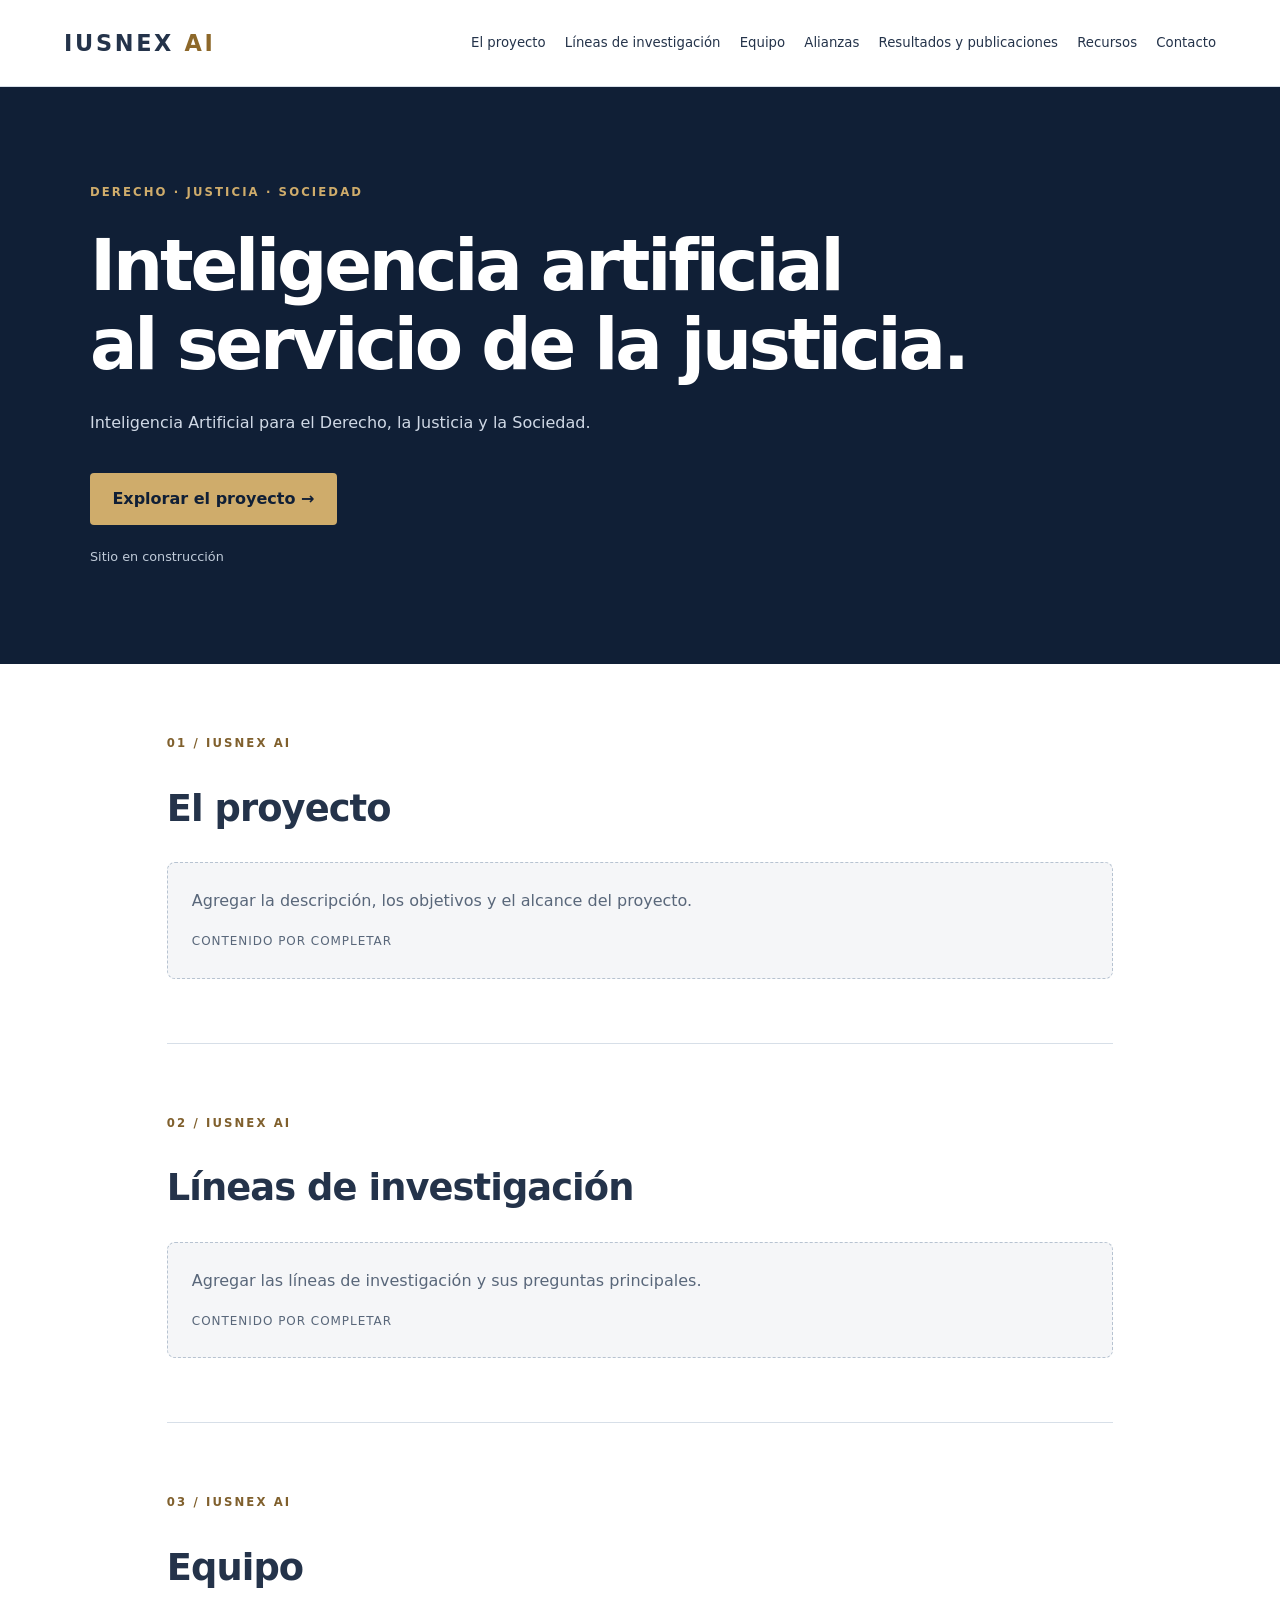
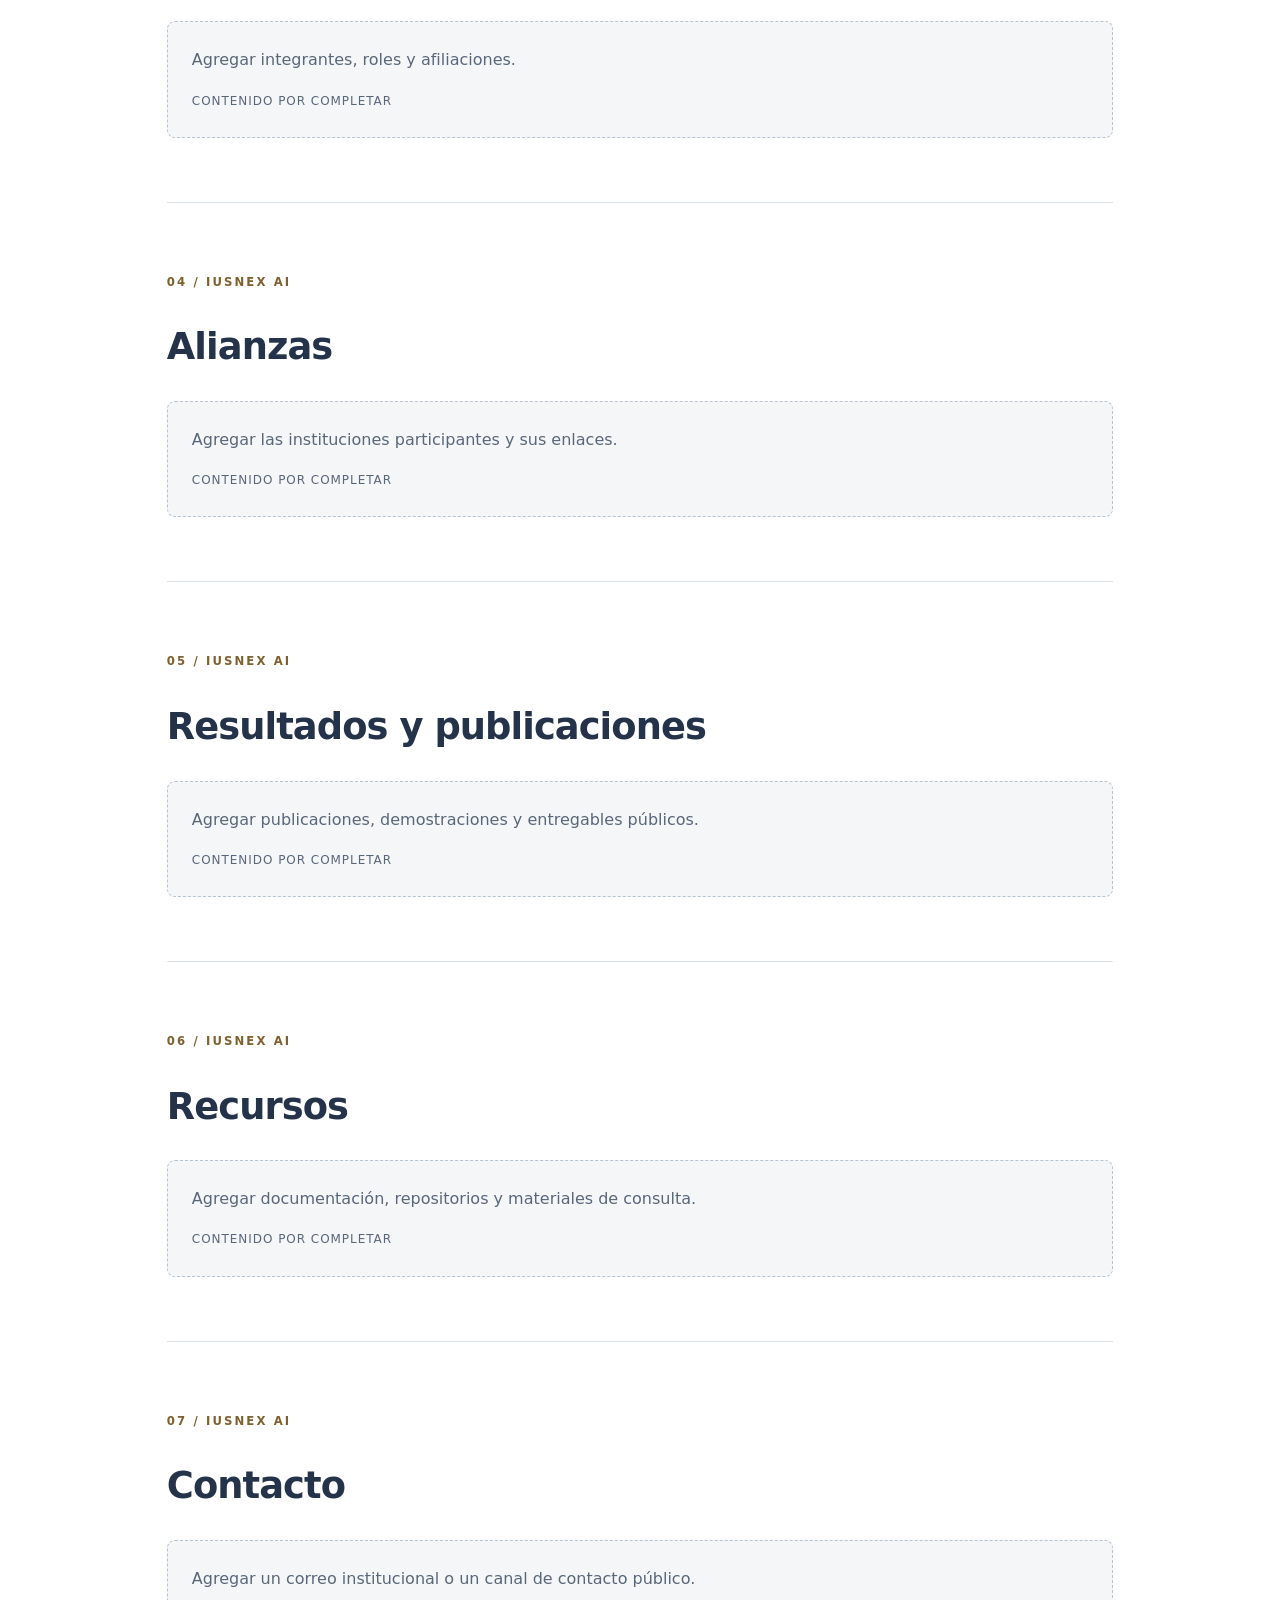
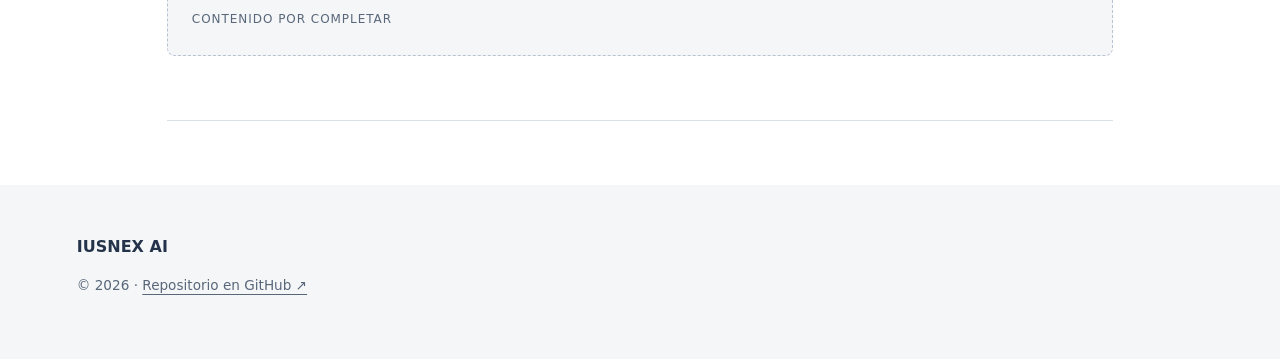
==== docs/index.html @ 6139a9b3 "Publish static website and add data science project scaffold" ====
<!doctype html>
<html lang="es">
<head>
  <meta charset="utf-8">
  <meta name="viewport" content="width=device-width, initial-scale=1">
  <meta name="description" content="IUSNEX AI: Inteligencia Artificial para el Derecho, la Justicia y la Sociedad.">
  <meta name="theme-color" content="#101f36">
  <title>IUSNEX AI | Derecho, Justicia y Sociedad</title>
  <link rel="icon" href="assets/img/favicon.svg" type="image/svg+xml">
  <link rel="stylesheet" href="assets/css/styles.css">
  <script src="assets/js/main.js" defer></script>
</head>
<body>
  <a class="skip" href="#contenido">Saltar al contenido</a>
  <header><a class="brand" href="#inicio">IUSNEX <span>AI</span></a><nav aria-label="Navegación principal"><a href="#proyecto">El proyecto</a><a href="#investigacion">Líneas de investigación</a><a href="#equipo">Equipo</a><a href="#alianzas">Alianzas</a><a href="#resultados">Resultados y publicaciones</a><a href="#recursos">Recursos</a><a href="#contacto">Contacto</a></nav></header>
  <main id="contenido"><section id="inicio" class="hero"><div class="label">DERECHO · JUSTICIA · SOCIEDAD</div><h1>Inteligencia artificial<br>al servicio de la justicia.</h1><p>Inteligencia Artificial para el Derecho, la Justicia y la Sociedad.</p><a class="button" href="#proyecto">Explorar el proyecto →</a><div class="status">Sitio en construcción</div></section>
  <div class="container"><section id="proyecto" class="section"><span class="label">01 / IUSNEX AI</span><h2>El proyecto</h2><div class="placeholder"><p>Agregar la descripción, los objetivos y el alcance del proyecto.</p><span>Contenido por completar</span></div></section><section id="investigacion" class="section"><span class="label">02 / IUSNEX AI</span><h2>Líneas de investigación</h2><div class="placeholder"><p>Agregar las líneas de investigación y sus preguntas principales.</p><span>Contenido por completar</span></div></section><section id="equipo" class="section"><span class="label">03 / IUSNEX AI</span><h2>Equipo</h2><div class="placeholder"><p>Agregar integrantes, roles y afiliaciones.</p><span>Contenido por completar</span></div></section><section id="alianzas" class="section"><span class="label">04 / IUSNEX AI</span><h2>Alianzas</h2><div class="placeholder"><p>Agregar las instituciones participantes y sus enlaces.</p><span>Contenido por completar</span></div></section><section id="resultados" class="section"><span class="label">05 / IUSNEX AI</span><h2>Resultados y publicaciones</h2><div class="placeholder"><p>Agregar publicaciones, demostraciones y entregables públicos.</p><span>Contenido por completar</span></div></section><section id="recursos" class="section"><span class="label">06 / IUSNEX AI</span><h2>Recursos</h2><div class="placeholder"><p>Agregar documentación, repositorios y materiales de consulta.</p><span>Contenido por completar</span></div></section><section id="contacto" class="section"><span class="label">07 / IUSNEX AI</span><h2>Contacto</h2><div class="placeholder"><p>Agregar un correo institucional o un canal de contacto público.</p><span>Contenido por completar</span></div></section></div></main>
  <footer><strong>IUSNEX AI</strong><p>© <span id="year">2026</span> · <a href="https://github.com/puj-nlp/iusnex-ai">Repositorio en GitHub ↗</a></p></footer>
</body>
</html>
---- docs/assets/css/styles.css ----
/* Ajusta estas variables para personalizar la identidad visual. */
:root{--navy:#101f36;--gold:#cfac6b;--paper:#f5f6f8;--ink:#24334a;--muted:#59677a;--line:#d7dfe8}
*{box-sizing:border-box}html{scroll-behavior:smooth;scroll-padding-top:2rem}body{margin:0;font:16px/1.7 system-ui,sans-serif;color:var(--ink);background:white}a{color:inherit;text-underline-offset:4px}a:focus-visible{outline:3px solid var(--gold);outline-offset:5px}.skip{position:absolute;left:1rem;top:-6rem;padding:.5rem;background:white;z-index:5}.skip:focus{top:1rem}header{display:flex;align-items:center;justify-content:space-between;gap:2rem;padding:1.5rem 5%;border-bottom:1px solid var(--line)}.brand{font-size:1.4rem;letter-spacing:.12em;font-weight:800;text-decoration:none;white-space:nowrap}.brand span{color:#8d682a}nav{display:flex;gap:1.2rem;flex-wrap:wrap;font-size:.83rem}nav a{text-decoration:none}nav a:hover{text-decoration:underline}.hero{padding:6rem max(6%,calc((100% - 1100px)/2));background:var(--navy);color:white}.label{font-size:.73rem;letter-spacing:.18em;font-weight:700;color:#80602d}.hero .label{color:var(--gold)}h1{font-size:clamp(2.4rem,5.5vw,4.7rem);line-height:1.12;letter-spacing:-.045em;max-width:950px;margin:1.5rem 0}h2{font-size:clamp(1.6rem,3vw,2.3rem);line-height:1.25;letter-spacing:-.025em}.hero p{color:#d0d9e6;max-width:620px}.button{display:inline-block;margin:1.3rem 0;padding:.8rem 1.4rem;background:var(--gold);color:var(--navy);font-weight:700;text-decoration:none;border-radius:4px}.status{font-size:.8rem;color:#c0cbd9}.container{max-width:1100px;margin:auto;padding:0 6%}.section{padding:4rem 0;border-bottom:1px solid var(--line)}.placeholder{background:var(--paper);border:1px dashed #b7c3d1;border-radius:8px;padding:1.5rem;color:var(--muted)}.placeholder p{margin:0 0 .75rem}.placeholder span{font-size:.75rem;text-transform:uppercase;letter-spacing:.08em}footer{padding:3rem 6%;background:var(--paper);margin-top:4rem}footer p{font-size:.85rem;color:var(--muted)}@media(max-width:800px){header{align-items:flex-start;flex-direction:column;gap:1rem}nav{gap:.6rem 1rem}.hero{padding:4rem 6%}.section{padding:3rem 0}}@media(prefers-reduced-motion:reduce){html{scroll-behavior:auto}}
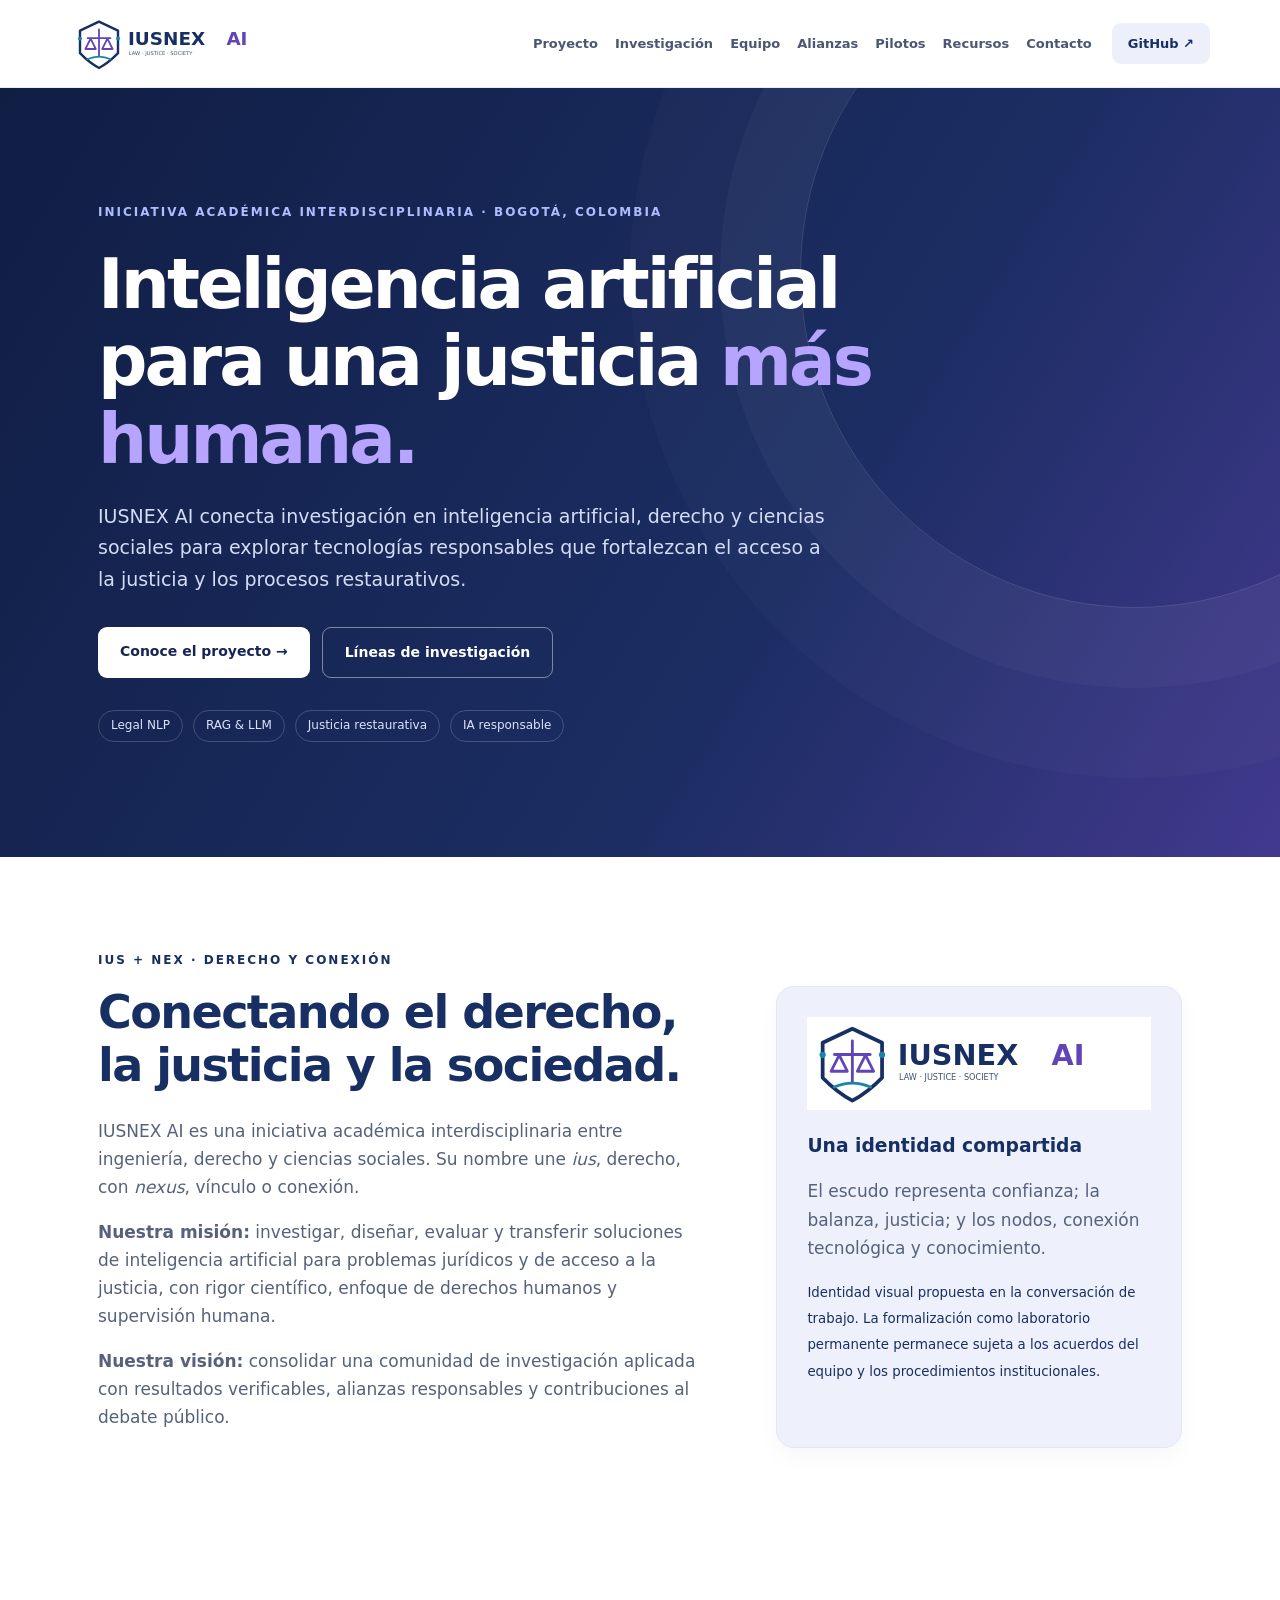
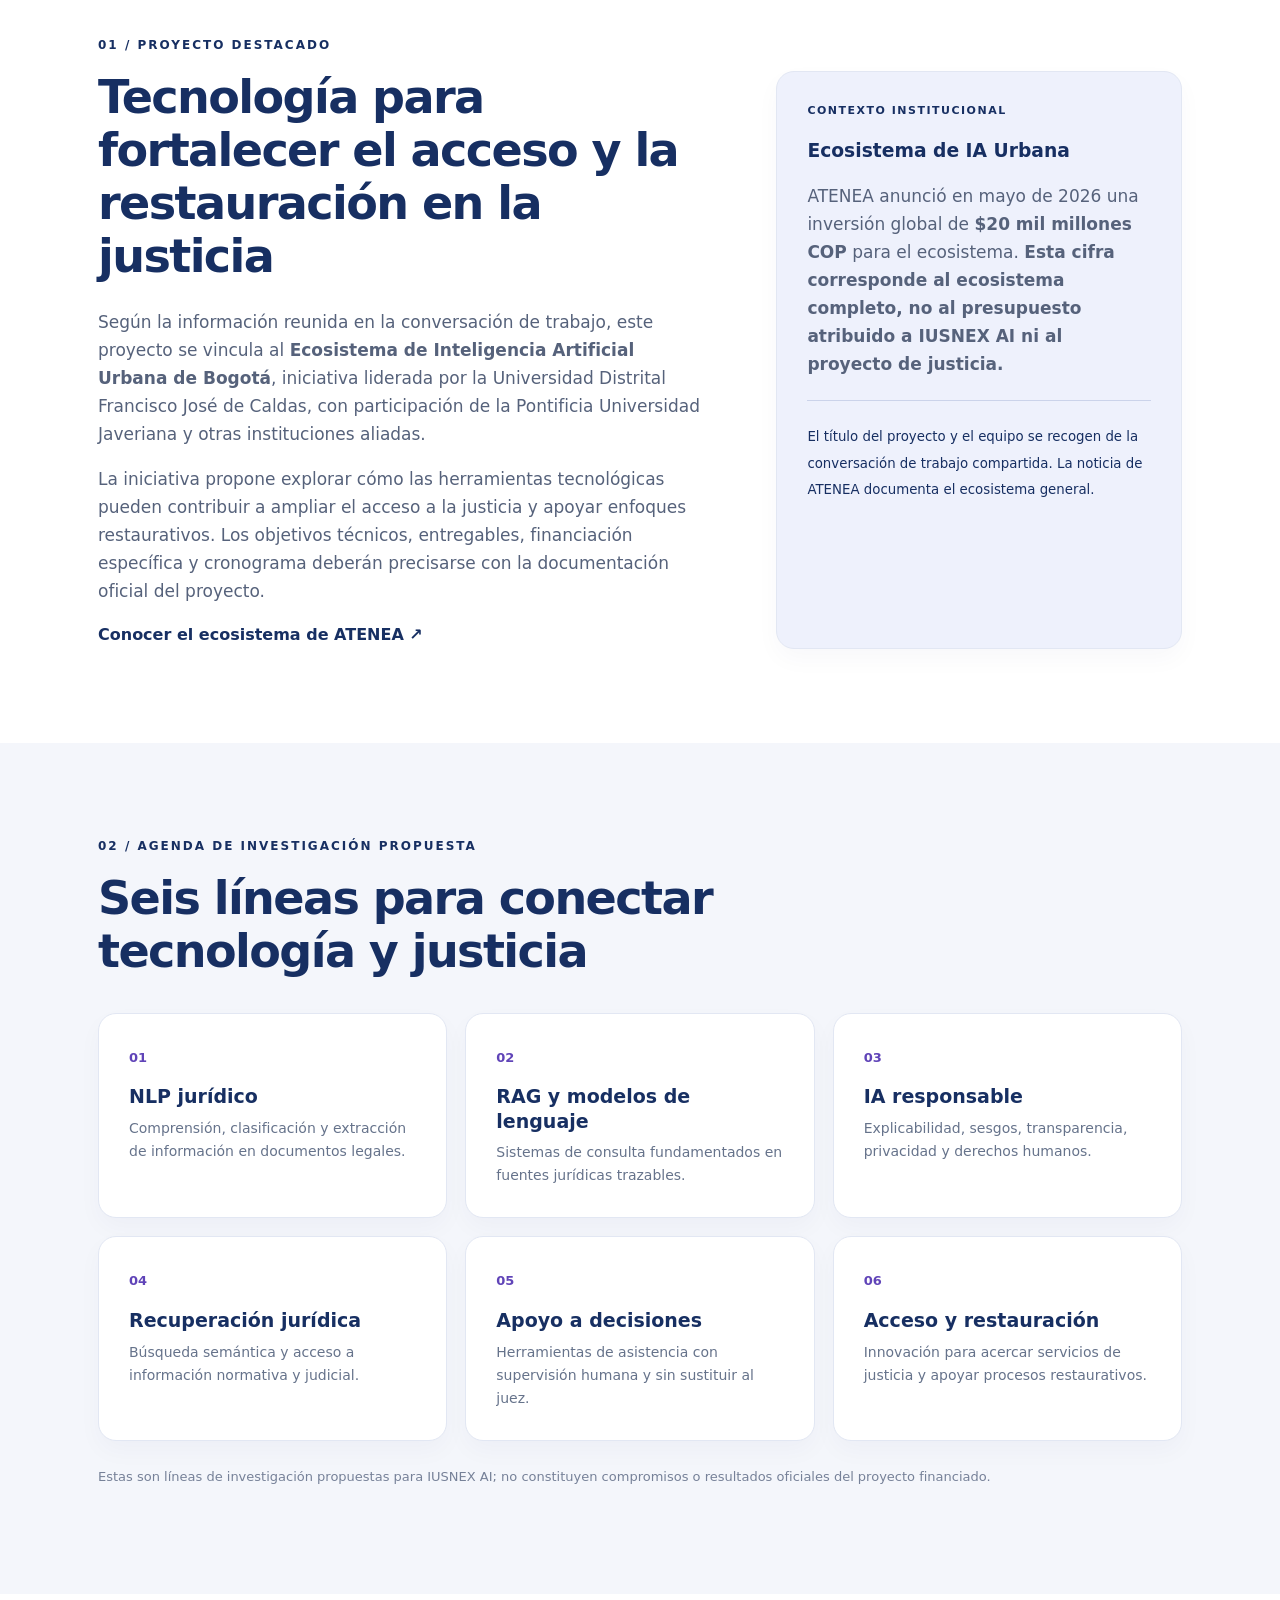
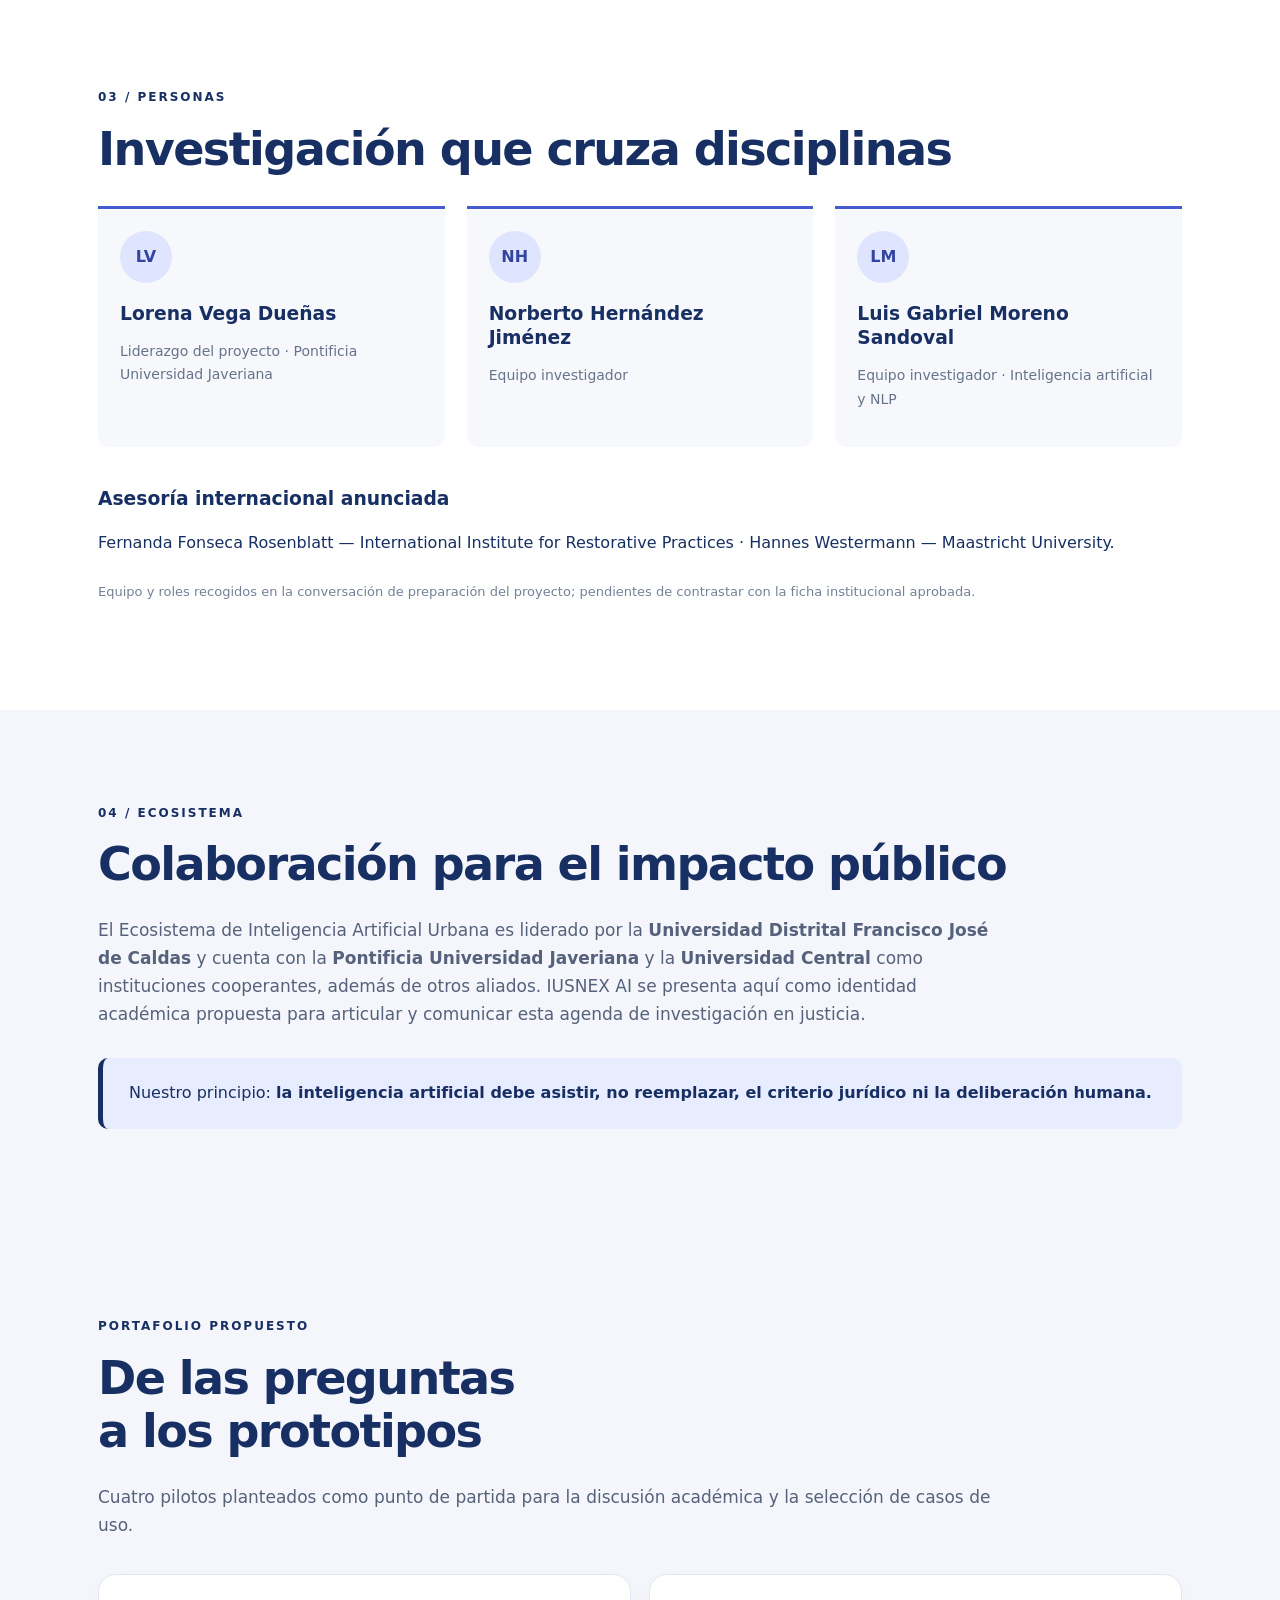
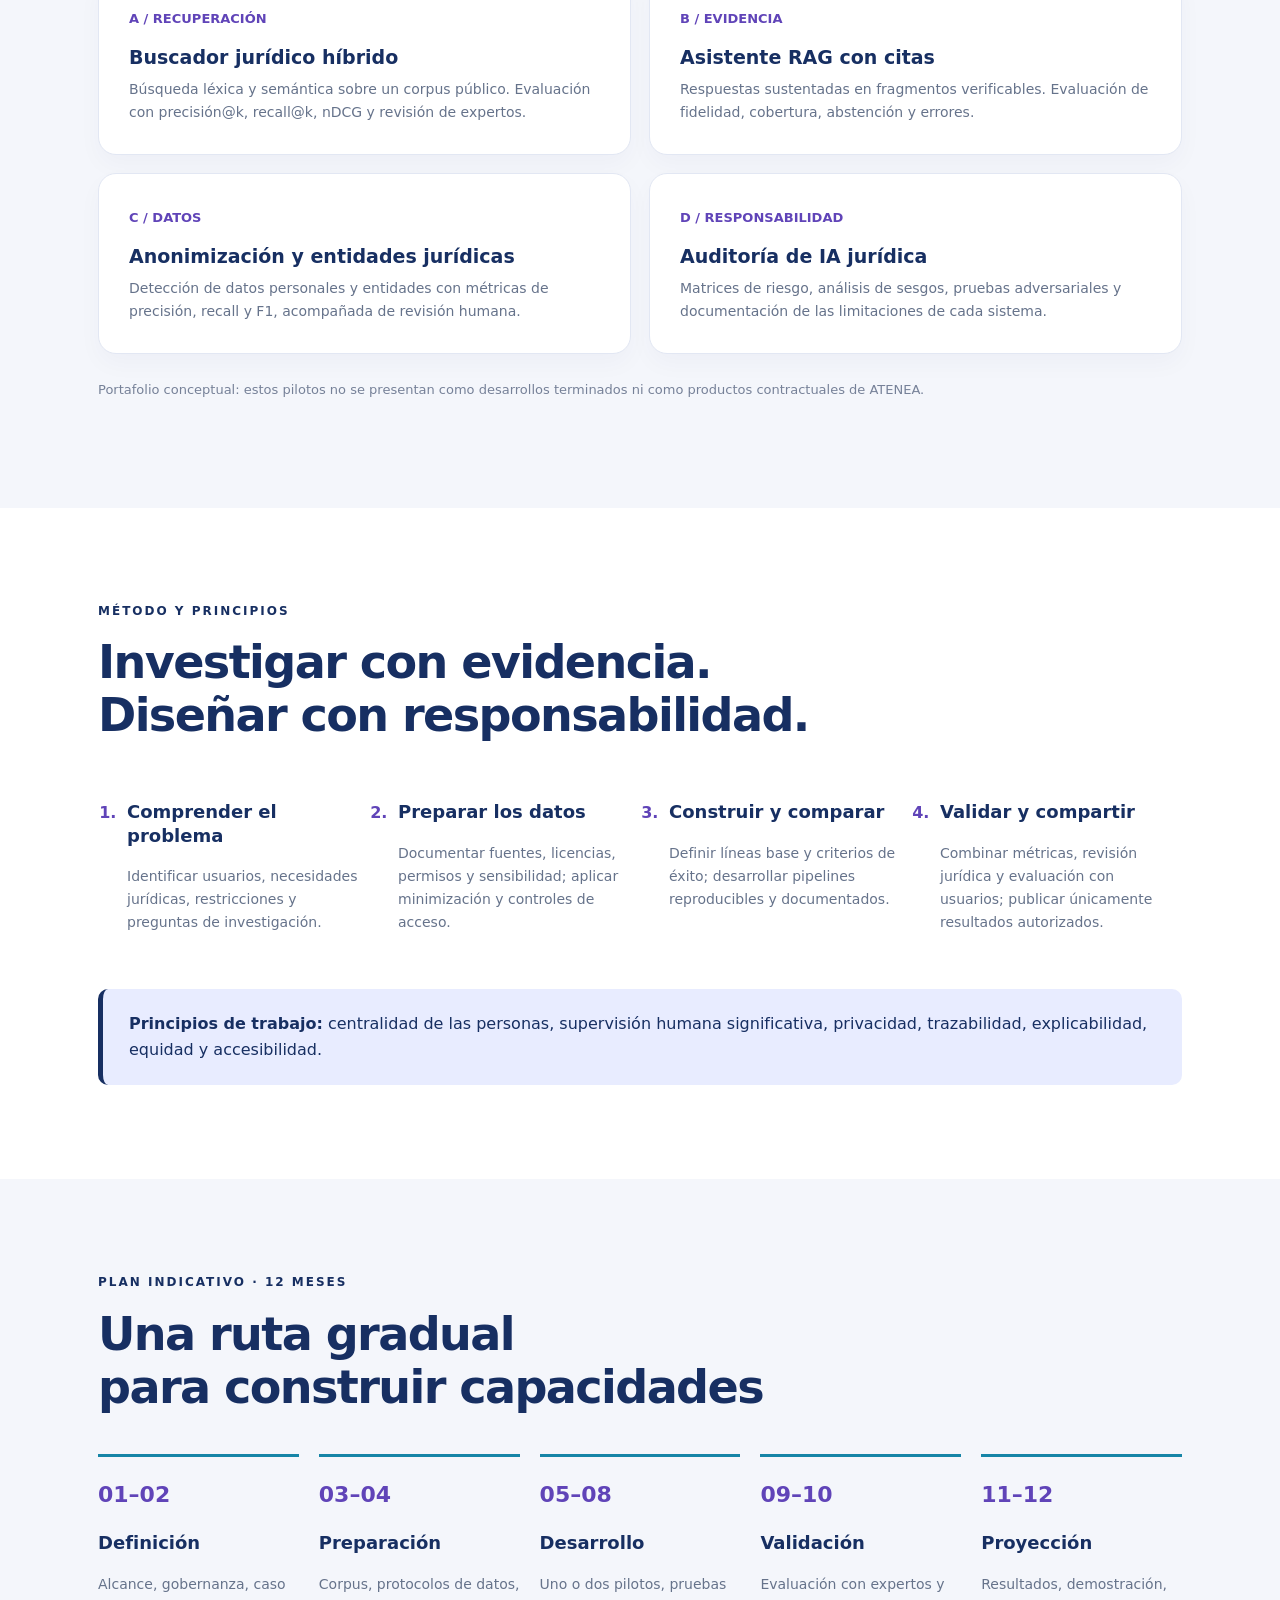
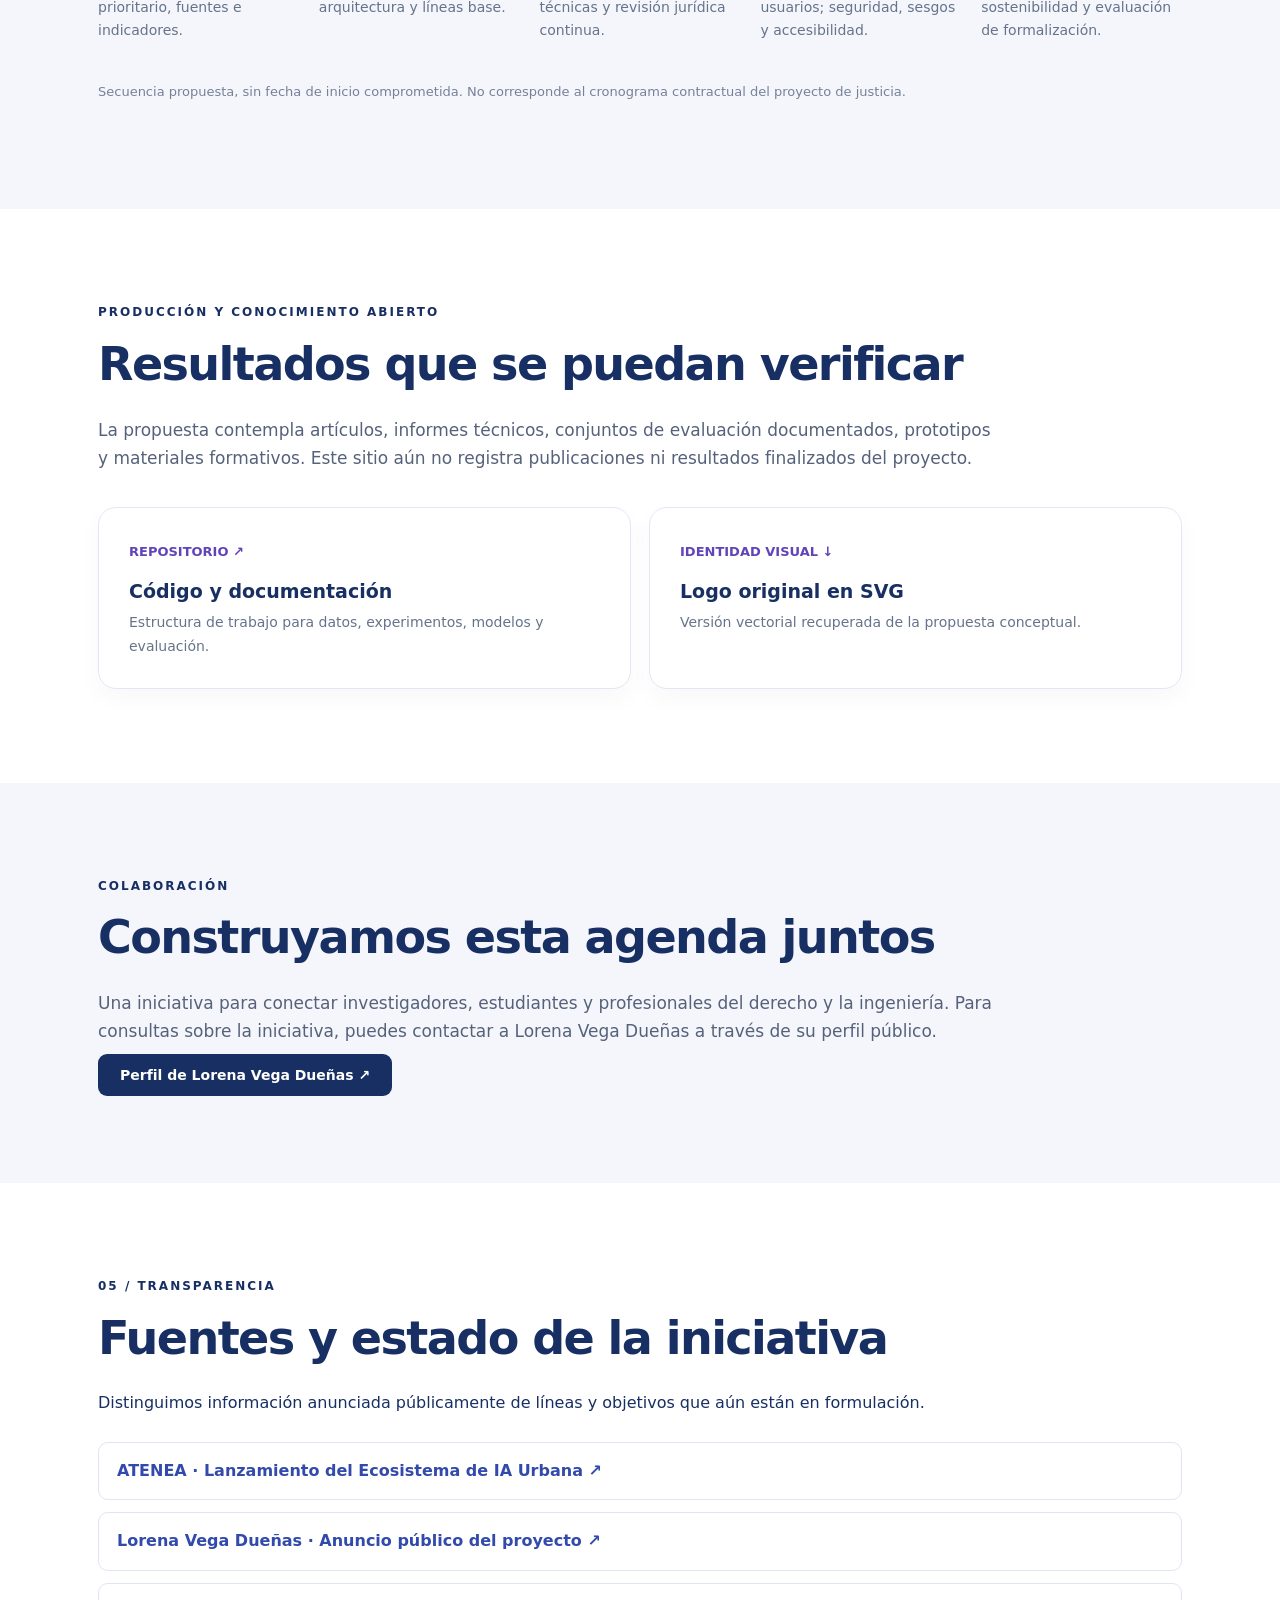
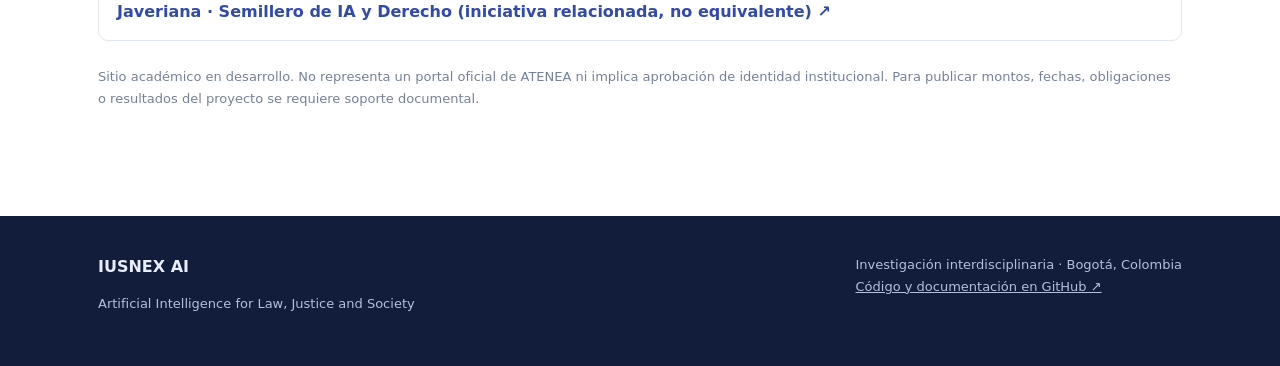
==== commit ee817518: "Update website with original IUSNEX identity and project proposal" ====
--- a/docs/index.html
+++ b/docs/index.html
@@ -1,20 +1,14 @@
-<!doctype html>
-<html lang="es">
-<head>
-  <meta charset="utf-8">
-  <meta name="viewport" content="width=device-width, initial-scale=1">
-  <meta name="description" content="IUSNEX AI: Inteligencia Artificial para el Derecho, la Justicia y la Sociedad.">
-  <meta name="theme-color" content="#101f36">
-  <title>IUSNEX AI | Derecho, Justicia y Sociedad</title>
-  <link rel="icon" href="assets/img/favicon.svg" type="image/svg+xml">
-  <link rel="stylesheet" href="assets/css/styles.css">
-  <script src="assets/js/main.js" defer></script>
-</head>
-<body>
-  <a class="skip" href="#contenido">Saltar al contenido</a>
-  <header><a class="brand" href="#inicio">IUSNEX <span>AI</span></a><nav aria-label="Navegación principal"><a href="#proyecto">El proyecto</a><a href="#investigacion">Líneas de investigación</a><a href="#equipo">Equipo</a><a href="#alianzas">Alianzas</a><a href="#resultados">Resultados y publicaciones</a><a href="#recursos">Recursos</a><a href="#contacto">Contacto</a></nav></header>
-  <main id="contenido"><section id="inicio" class="hero"><div class="label">DERECHO · JUSTICIA · SOCIEDAD</div><h1>Inteligencia artificial<br>al servicio de la justicia.</h1><p>Inteligencia Artificial para el Derecho, la Justicia y la Sociedad.</p><a class="button" href="#proyecto">Explorar el proyecto →</a><div class="status">Sitio en construcción</div></section>
-  <div class="container"><section id="proyecto" class="section"><span class="label">01 / IUSNEX AI</span><h2>El proyecto</h2><div class="placeholder"><p>Agregar la descripción, los objetivos y el alcance del proyecto.</p><span>Contenido por completar</span></div></section><section id="investigacion" class="section"><span class="label">02 / IUSNEX AI</span><h2>Líneas de investigación</h2><div class="placeholder"><p>Agregar las líneas de investigación y sus preguntas principales.</p><span>Contenido por completar</span></div></section><section id="equipo" class="section"><span class="label">03 / IUSNEX AI</span><h2>Equipo</h2><div class="placeholder"><p>Agregar integrantes, roles y afiliaciones.</p><span>Contenido por completar</span></div></section><section id="alianzas" class="section"><span class="label">04 / IUSNEX AI</span><h2>Alianzas</h2><div class="placeholder"><p>Agregar las instituciones participantes y sus enlaces.</p><span>Contenido por completar</span></div></section><section id="resultados" class="section"><span class="label">05 / IUSNEX AI</span><h2>Resultados y publicaciones</h2><div class="placeholder"><p>Agregar publicaciones, demostraciones y entregables públicos.</p><span>Contenido por completar</span></div></section><section id="recursos" class="section"><span class="label">06 / IUSNEX AI</span><h2>Recursos</h2><div class="placeholder"><p>Agregar documentación, repositorios y materiales de consulta.</p><span>Contenido por completar</span></div></section><section id="contacto" class="section"><span class="label">07 / IUSNEX AI</span><h2>Contacto</h2><div class="placeholder"><p>Agregar un correo institucional o un canal de contacto público.</p><span>Contenido por completar</span></div></section></div></main>
-  <footer><strong>IUSNEX AI</strong><p>© <span id="year">2026</span> · <a href="https://github.com/puj-nlp/iusnex-ai">Repositorio en GitHub ↗</a></p></footer>
-</body>
-</html>
+<!doctype html><html lang="es"><head><meta charset="utf-8"><meta name="viewport" content="width=device-width,initial-scale=1"><meta name="description" content="IUSNEX AI: investigación interdisciplinaria en inteligencia artificial, derecho, justicia y sociedad. Proyecto Tecnología para fortalecer el acceso y la restauración en la justicia."><title>IUSNEX AI | Inteligencia Artificial, Derecho y Justicia</title><meta name="theme-color" content="#172F62"><link rel="icon" type="image/svg+xml" href="assets/img/favicon.svg"><script src="assets/js/main.js" defer></script><link rel="stylesheet" href="assets/css/styles.css"></head><body><a class="skip" href="#contenido">Saltar al contenido</a>
+<header class="nav"><a class="brand" href="#inicio"><img src="assets/img/iusnex-ai-logo.svg" alt="IUSNEX AI · Law, Justice, Society" width="220" height="60"></a><nav><a href="#proyecto">Proyecto</a><a href="#lineas">Investigación</a><a href="#equipo">Equipo</a><a href="#alianzas">Alianzas</a><a href="#pilotos">Pilotos</a><a href="#recursos">Recursos</a><a href="#contacto">Contacto</a></nav><a class="navcta" href="https://github.com/puj-nlp/iusnex-ai">GitHub ↗</a></header>
+<main id="contenido"><section class="hero" id="inicio"><div class="orb"></div><div class="wrap hero-inner"><div class="eyebrow">INICIATIVA ACADÉMICA INTERDISCIPLINARIA · BOGOTÁ, COLOMBIA</div><h1>Inteligencia artificial<br>para una justicia <span>más humana.</span></h1><p class="lead">IUSNEX AI conecta investigación en inteligencia artificial, derecho y ciencias sociales para explorar tecnologías responsables que fortalezcan el acceso a la justicia y los procesos restaurativos.</p><div class="actions"><a class="btn primary" href="#proyecto">Conoce el proyecto →</a><a class="btn secondary" href="#lineas">Líneas de investigación</a></div><div class="chips"><span>Legal NLP</span><span>RAG & LLM</span><span>Justicia restaurativa</span><span>IA responsable</span></div></div></section>
+<section class="section" id="identidad"><div class="wrap"><div class="kicker">IUS + NEX · DERECHO Y CONEXIÓN</div><div class="split"><div><h2>Conectando el derecho,<br>la justicia y la sociedad.</h2><p>IUSNEX AI es una iniciativa académica interdisciplinaria entre ingeniería, derecho y ciencias sociales. Su nombre une <em>ius</em>, derecho, con <em>nexus</em>, vínculo o conexión.</p><p><strong>Nuestra misión:</strong> investigar, diseñar, evaluar y transferir soluciones de inteligencia artificial para problemas jurídicos y de acceso a la justicia, con rigor científico, enfoque de derechos humanos y supervisión humana.</p><p><strong>Nuestra visión:</strong> consolidar una comunidad de investigación aplicada con resultados verificables, alianzas responsables y contribuciones al debate público.</p></div><aside class="card accent identity"><img src="assets/img/iusnex-ai-logo.svg" alt="Logo original de IUSNEX AI: escudo, balanza y nodos de conexión" width="1100" height="300"><h3>Una identidad compartida</h3><p>El escudo representa confianza; la balanza, justicia; y los nodos, conexión tecnológica y conocimiento.</p><small>Identidad visual propuesta en la conversación de trabajo. La formalización como laboratorio permanente permanece sujeta a los acuerdos del equipo y los procedimientos institucionales.</small></aside></div></div></section>
+<section class="section" id="proyecto"><div class="wrap"><div class="kicker">01 / PROYECTO DESTACADO</div><div class="split"><div><h2>Tecnología para fortalecer el acceso y la restauración en la justicia</h2><p>Según la información reunida en la conversación de trabajo, este proyecto se vincula al <strong>Ecosistema de Inteligencia Artificial Urbana de Bogotá</strong>, iniciativa liderada por la Universidad Distrital Francisco José de Caldas, con participación de la Pontificia Universidad Javeriana y otras instituciones aliadas.</p><p>La iniciativa propone explorar cómo las herramientas tecnológicas pueden contribuir a ampliar el acceso a la justicia y apoyar enfoques restaurativos. Los objetivos técnicos, entregables, financiación específica y cronograma deberán precisarse con la documentación oficial del proyecto.</p><a class="textlink" href="https://agenciaatenea.gov.co/noticias/bogota-lanza-su-ecosistema-de-inteligencia-artificial-urbana-con-una-inversion-de-20-mil-millones">Conocer el ecosistema de ATENEA ↗</a></div><aside class="card accent"><div class="badge">CONTEXTO INSTITUCIONAL</div><h3>Ecosistema de IA Urbana</h3><p>ATENEA anunció en mayo de 2026 una inversión global de <strong>$20 mil millones COP</strong> para el ecosistema. <strong>Esta cifra corresponde al ecosistema completo, no al presupuesto atribuido a IUSNEX AI ni al proyecto de justicia.</strong></p><div class="rule"></div><small>El título del proyecto y el equipo se recogen de la conversación de trabajo compartida. La noticia de ATENEA documenta el ecosistema general.</small></aside></div></div></section>
+<section class="section muted" id="lineas"><div class="wrap"><div class="kicker">02 / AGENDA DE INVESTIGACIÓN PROPUESTA</div><h2>Seis líneas para conectar<br>tecnología y justicia</h2><div class="grid"><article class="card"><b>01</b><h3>NLP jurídico</h3><p>Comprensión, clasificación y extracción de información en documentos legales.</p></article><article class="card"><b>02</b><h3>RAG y modelos de lenguaje</h3><p>Sistemas de consulta fundamentados en fuentes jurídicas trazables.</p></article><article class="card"><b>03</b><h3>IA responsable</h3><p>Explicabilidad, sesgos, transparencia, privacidad y derechos humanos.</p></article><article class="card"><b>04</b><h3>Recuperación jurídica</h3><p>Búsqueda semántica y acceso a información normativa y judicial.</p></article><article class="card"><b>05</b><h3>Apoyo a decisiones</h3><p>Herramientas de asistencia con supervisión humana y sin sustituir al juez.</p></article><article class="card"><b>06</b><h3>Acceso y restauración</h3><p>Innovación para acercar servicios de justicia y apoyar procesos restaurativos.</p></article></div><p class="note">Estas son líneas de investigación propuestas para IUSNEX AI; no constituyen compromisos o resultados oficiales del proyecto financiado.</p></div></section>
+<section class="section" id="equipo"><div class="wrap"><div class="kicker">03 / PERSONAS</div><h2>Investigación que cruza disciplinas</h2><div class="people"><div class="person"><div class="avatar">LV</div><h3>Lorena Vega Dueñas</h3><p>Liderazgo del proyecto · Pontificia Universidad Javeriana</p></div><div class="person"><div class="avatar">NH</div><h3>Norberto Hernández Jiménez</h3><p>Equipo investigador</p></div><div class="person"><div class="avatar">LM</div><h3>Luis Gabriel Moreno Sandoval</h3><p>Equipo investigador · Inteligencia artificial y NLP</p></div></div><h3 class="subhead">Asesoría internacional anunciada</h3><p>Fernanda Fonseca Rosenblatt — International Institute for Restorative Practices · Hannes Westermann — Maastricht University.</p><p class="note">Equipo y roles recogidos en la conversación de preparación del proyecto; pendientes de contrastar con la ficha institucional aprobada.</p></div></section>
+<section class="section muted" id="alianzas"><div class="wrap"><div class="kicker">04 / ECOSISTEMA</div><h2>Colaboración para el impacto público</h2><p class="wide">El Ecosistema de Inteligencia Artificial Urbana es liderado por la <strong>Universidad Distrital Francisco José de Caldas</strong> y cuenta con la <strong>Pontificia Universidad Javeriana</strong> y la <strong>Universidad Central</strong> como instituciones cooperantes, además de otros aliados. IUSNEX AI se presenta aquí como identidad académica propuesta para articular y comunicar esta agenda de investigación en justicia.</p><div class="callout">Nuestro principio: <strong>la inteligencia artificial debe asistir, no reemplazar, el criterio jurídico ni la deliberación humana.</strong></div></div></section>
+<section class="section muted" id="pilotos"><div class="wrap"><div class="kicker">PORTAFOLIO PROPUESTO</div><h2>De las preguntas<br>a los prototipos</h2><p class="wide">Cuatro pilotos planteados como punto de partida para la discusión académica y la selección de casos de uso.</p><div class="grid pilots"><article class="card"><b>A / RECUPERACIÓN</b><h3>Buscador jurídico híbrido</h3><p>Búsqueda léxica y semántica sobre un corpus público. Evaluación con precisión@k, recall@k, nDCG y revisión de expertos.</p></article><article class="card"><b>B / EVIDENCIA</b><h3>Asistente RAG con citas</h3><p>Respuestas sustentadas en fragmentos verificables. Evaluación de fidelidad, cobertura, abstención y errores.</p></article><article class="card"><b>C / DATOS</b><h3>Anonimización y entidades jurídicas</h3><p>Detección de datos personales y entidades con métricas de precisión, recall y F1, acompañada de revisión humana.</p></article><article class="card"><b>D / RESPONSABILIDAD</b><h3>Auditoría de IA jurídica</h3><p>Matrices de riesgo, análisis de sesgos, pruebas adversariales y documentación de las limitaciones de cada sistema.</p></article></div><p class="note">Portafolio conceptual: estos pilotos no se presentan como desarrollos terminados ni como productos contractuales de ATENEA.</p></div></section>
+<section class="section" id="metodologia"><div class="wrap"><div class="kicker">MÉTODO Y PRINCIPIOS</div><h2>Investigar con evidencia.<br>Diseñar con responsabilidad.</h2><ol class="process"><li><h3>Comprender el problema</h3><p>Identificar usuarios, necesidades jurídicas, restricciones y preguntas de investigación.</p></li><li><h3>Preparar los datos</h3><p>Documentar fuentes, licencias, permisos y sensibilidad; aplicar minimización y controles de acceso.</p></li><li><h3>Construir y comparar</h3><p>Definir líneas base y criterios de éxito; desarrollar pipelines reproducibles y documentados.</p></li><li><h3>Validar y compartir</h3><p>Combinar métricas, revisión jurídica y evaluación con usuarios; publicar únicamente resultados autorizados.</p></li></ol><div class="callout"><strong>Principios de trabajo:</strong> centralidad de las personas, supervisión humana significativa, privacidad, trazabilidad, explicabilidad, equidad y accesibilidad.</div></div></section>
+<section class="section muted" id="hoja-de-ruta"><div class="wrap"><div class="kicker">PLAN INDICATIVO · 12 MESES</div><h2>Una ruta gradual<br>para construir capacidades</h2><div class="timeline"><article><b>01–02</b><h3>Definición</h3><p>Alcance, gobernanza, caso prioritario, fuentes e indicadores.</p></article><article><b>03–04</b><h3>Preparación</h3><p>Corpus, protocolos de datos, arquitectura y líneas base.</p></article><article><b>05–08</b><h3>Desarrollo</h3><p>Uno o dos pilotos, pruebas técnicas y revisión jurídica continua.</p></article><article><b>09–10</b><h3>Validación</h3><p>Evaluación con expertos y usuarios; seguridad, sesgos y accesibilidad.</p></article><article><b>11–12</b><h3>Proyección</h3><p>Resultados, demostración, sostenibilidad y evaluación de formalización.</p></article></div><p class="note">Secuencia propuesta, sin fecha de inicio comprometida. No corresponde al cronograma contractual del proyecto de justicia.</p></div></section>
+<section class="section" id="resultados"><div class="wrap"><div class="kicker">PRODUCCIÓN Y CONOCIMIENTO ABIERTO</div><h2>Resultados que se puedan verificar</h2><p class="wide">La propuesta contempla artículos, informes técnicos, conjuntos de evaluación documentados, prototipos y materiales formativos. Este sitio aún no registra publicaciones ni resultados finalizados del proyecto.</p><div class="grid pilots" id="recursos"><a class="card resource" href="https://github.com/puj-nlp/iusnex-ai"><b>REPOSITORIO ↗</b><h3>Código y documentación</h3><p>Estructura de trabajo para datos, experimentos, modelos y evaluación.</p></a><a class="card resource" href="assets/img/iusnex-ai-logo.svg" download="IUSNEX_AI_logo.svg"><b>IDENTIDAD VISUAL ↓</b><h3>Logo original en SVG</h3><p>Versión vectorial recuperada de la propuesta conceptual.</p></a></div></div></section>
+<section class="section muted" id="contacto"><div class="wrap"><div class="kicker">COLABORACIÓN</div><h2>Construyamos esta agenda juntos</h2><p class="wide">Una iniciativa para conectar investigadores, estudiantes y profesionales del derecho y la ingeniería. Para consultas sobre la iniciativa, puedes contactar a Lorena Vega Dueñas a través de su perfil público.</p><a class="btn primary contact" href="https://co.linkedin.com/in/lorenavegad">Perfil de Lorena Vega Dueñas ↗</a></div></section><section class="section" id="fuentes"><div class="wrap"><div class="kicker">05 / TRANSPARENCIA</div><h2>Fuentes y estado de la iniciativa</h2><p>Distinguimos información anunciada públicamente de líneas y objetivos que aún están en formulación.</p><div class="sources"><a href="https://agenciaatenea.gov.co/noticias/bogota-lanza-su-ecosistema-de-inteligencia-artificial-urbana-con-una-inversion-de-20-mil-millones">ATENEA · Lanzamiento del Ecosistema de IA Urbana ↗</a><a href="https://co.linkedin.com/in/lorenavegad">Lorena Vega Dueñas · Anuncio público del proyecto ↗</a><a href="https://perfilesycapacidades.javeriana.edu.co/es/organisations/semillero-de-inteligencia-artificial-ia-y-derecho/">Javeriana · Semillero de IA y Derecho (iniciativa relacionada, no equivalente) ↗</a></div><p class="note">Sitio académico en desarrollo. No representa un portal oficial de ATENEA ni implica aprobación de identidad institucional. Para publicar montos, fechas, obligaciones o resultados del proyecto se requiere soporte documental.</p></div></section></main>
+<footer><div class="wrap foot"><div><strong>IUSNEX AI</strong><p>Artificial Intelligence for Law, Justice and Society</p></div><div>Investigación interdisciplinaria · Bogotá, Colombia<br><a href="https://github.com/puj-nlp/iusnex-ai">Código y documentación en GitHub ↗</a></div></div></footer></body></html>
--- a/docs/assets/css/styles.css
+++ b/docs/assets/css/styles.css
@@ -1,3 +1,3 @@
-/* Ajusta estas variables para personalizar la identidad visual. */
-:root{--navy:#101f36;--gold:#cfac6b;--paper:#f5f6f8;--ink:#24334a;--muted:#59677a;--line:#d7dfe8}
-*{box-sizing:border-box}html{scroll-behavior:smooth;scroll-padding-top:2rem}body{margin:0;font:16px/1.7 system-ui,sans-serif;color:var(--ink);background:white}a{color:inherit;text-underline-offset:4px}a:focus-visible{outline:3px solid var(--gold);outline-offset:5px}.skip{position:absolute;left:1rem;top:-6rem;padding:.5rem;background:white;z-index:5}.skip:focus{top:1rem}header{display:flex;align-items:center;justify-content:space-between;gap:2rem;padding:1.5rem 5%;border-bottom:1px solid var(--line)}.brand{font-size:1.4rem;letter-spacing:.12em;font-weight:800;text-decoration:none;white-space:nowrap}.brand span{color:#8d682a}nav{display:flex;gap:1.2rem;flex-wrap:wrap;font-size:.83rem}nav a{text-decoration:none}nav a:hover{text-decoration:underline}.hero{padding:6rem max(6%,calc((100% - 1100px)/2));background:var(--navy);color:white}.label{font-size:.73rem;letter-spacing:.18em;font-weight:700;color:#80602d}.hero .label{color:var(--gold)}h1{font-size:clamp(2.4rem,5.5vw,4.7rem);line-height:1.12;letter-spacing:-.045em;max-width:950px;margin:1.5rem 0}h2{font-size:clamp(1.6rem,3vw,2.3rem);line-height:1.25;letter-spacing:-.025em}.hero p{color:#d0d9e6;max-width:620px}.button{display:inline-block;margin:1.3rem 0;padding:.8rem 1.4rem;background:var(--gold);color:var(--navy);font-weight:700;text-decoration:none;border-radius:4px}.status{font-size:.8rem;color:#c0cbd9}.container{max-width:1100px;margin:auto;padding:0 6%}.section{padding:4rem 0;border-bottom:1px solid var(--line)}.placeholder{background:var(--paper);border:1px dashed #b7c3d1;border-radius:8px;padding:1.5rem;color:var(--muted)}.placeholder p{margin:0 0 .75rem}.placeholder span{font-size:.75rem;text-transform:uppercase;letter-spacing:.08em}footer{padding:3rem 6%;background:var(--paper);margin-top:4rem}footer p{font-size:.85rem;color:var(--muted)}@media(max-width:800px){header{align-items:flex-start;flex-direction:column;gap:1rem}nav{gap:.6rem 1rem}.hero{padding:4rem 6%}.section{padding:3rem 0}}@media(prefers-reduced-motion:reduce){html{scroll-behavior:auto}}
+:root{--ink:#101b35;--blue:#2747bc;--violet:#7555d5;--muted:#66738b;--bg:#f4f6fb}*{box-sizing:border-box}html{scroll-behavior:smooth}body{margin:0;font-family:Inter,ui-sans-serif,system-ui,-apple-system,'Segoe UI',sans-serif;color:var(--ink);line-height:1.65}a{color:inherit;text-decoration:none}.wrap{max-width:1140px;padding:0 28px;margin:auto}.nav{height:78px;display:flex;align-items:center;gap:35px;padding:0 max(28px,calc((100vw - 1140px)/2));background:#fff;position:sticky;top:0;z-index:10;border-bottom:1px solid #e8ecf5}.brand{font-size:23px;font-weight:900;white-space:nowrap;letter-spacing:-1px}.brand em{font-style:normal;color:var(--violet)}.symbol{color:var(--blue)}nav{display:flex;gap:24px;margin-left:auto}nav a{font-size:13px;font-weight:650;color:#4b5772}nav a:hover,.textlink:hover{color:var(--blue)}.navcta{font-size:13px;background:#edf0fb;padding:10px 16px;border-radius:9px;font-weight:700}.hero{position:relative;overflow:hidden;background:linear-gradient(122deg,#101e44 0%,#1c2d63 62%,#42398e 100%);color:white}.orb{position:absolute;width:670px;height:670px;border:1px solid #ffffff24;border-radius:50%;right:-190px;top:-150px;box-shadow:0 0 0 80px #ffffff08,0 0 0 170px #ffffff05}.hero-inner{position:relative;padding-top:115px;padding-bottom:115px}.eyebrow,.kicker{font-size:12px;letter-spacing:2px;font-weight:800}.eyebrow{color:#aebdff}.hero h1{font-size:clamp(42px,5.4vw,75px);letter-spacing:-3px;line-height:1.12;max-width:900px;margin:23px 0}.hero h1 span{color:#b6a4ff}.lead{font-size:19px;color:#d4dcf6;max-width:740px}.actions{display:flex;gap:12px;margin:32px 0}.btn{padding:13px 22px;border-radius:9px;font-weight:750;font-size:14px}.primary{background:#fff;color:#172456}.secondary{border:1px solid #ffffff70}.chips{display:flex;gap:10px;flex-wrap:wrap}.chips span{font-size:12px;border:1px solid #ffffff30;border-radius:100px;padding:5px 12px;color:#dce3fb}.section{padding:94px 0}.muted{background:var(--bg)}.kicker{color:var(--blue);margin-bottom:15px}h2{font-size:clamp(32px,3.6vw,48px);line-height:1.15;letter-spacing:-1.6px;margin:0 0 25px}h3{line-height:1.3}.split{display:grid;grid-template-columns:1.5fr 1fr;gap:70px}.split p,.wide{font-size:17px;color:#56627b}.textlink{font-weight:750;color:var(--blue)}.card{background:#fff;padding:30px;border:1px solid #e2e7f3;border-radius:18px;box-shadow:0 10px 25px #192b5b08}.accent{background:#eef1fc}.badge{font-size:11px;color:var(--blue);font-weight:850;letter-spacing:1.5px}.rule{height:1px;background:#cbd3ea;margin:22px 0}.grid{display:grid;grid-template-columns:repeat(3,1fr);gap:18px;margin-top:35px}.grid .card b{color:var(--violet);font-size:13px}.grid h3{font-size:19px;margin:14px 0 8px}.grid p{font-size:14px;color:var(--muted);margin:0}.note{font-size:13px;color:#768198;margin-top:25px}.people{display:grid;grid-template-columns:repeat(3,1fr);gap:22px;margin:30px 0}.person{border-top:3px solid #465bd0;padding:22px;background:#f7f8fc;border-radius:0 0 12px 12px}.avatar{width:52px;height:52px;display:grid;place-items:center;background:#e0e5ff;border-radius:50%;font-weight:850;color:#3445a1}.person h3{margin-bottom:0}.person p{font-size:14px;color:var(--muted)}.subhead{margin-top:40px}.wide{max-width:900px}.callout{background:#e8ecff;border-left:5px solid var(--blue);padding:22px 26px;border-radius:10px;margin-top:30px}.sources{display:grid;gap:12px;margin-top:26px}.sources a{display:block;padding:15px 18px;border:1px solid #e0e5f2;border-radius:10px;font-weight:700;color:#324aab}.sources a:hover{background:#f3f5ff}footer{background:#111d3b;color:#e8edff;padding:38px 0}.foot{display:flex;justify-content:space-between;gap:30px}.foot p,.foot div:last-child{font-size:13px;color:#b4bfdd}footer a{text-decoration:underline}@media(max-width:800px){.nav{height:auto;min-height:70px;padding:15px 22px;flex-wrap:wrap;gap:12px}nav{order:3;overflow-x:auto;width:100%;margin:0;gap:15px}.navcta{margin-left:auto}.hero-inner{padding-top:70px;padding-bottom:70px}.hero h1{letter-spacing:-1px}.split,.grid,.people{grid-template-columns:1fr}.split{gap:25px}.section{padding:65px 0}.foot{flex-direction:column}}/* Identidad original de la propuesta IUSNEX AI. */
+:root{--ink:#172f62;--blue:#172f62;--violet:#6044b8;--teal:#1685a7}
+.brand{display:flex;align-items:center;flex-shrink:0}.brand img{display:block;width:220px;height:60px;object-fit:contain}.nav{height:auto;min-height:88px;gap:20px;padding-top:10px;padding-bottom:10px}nav{gap:17px;flex-wrap:wrap}.identity img{display:block;width:100%;height:auto;margin-bottom:24px}.pilots{grid-template-columns:repeat(2,minmax(0,1fr))}.process{display:grid;grid-template-columns:repeat(4,minmax(0,1fr));gap:24px;padding-left:24px;margin:40px 0}.process li{padding-left:5px}.process li::marker{color:var(--violet);font-weight:800}.process h3{font-size:18px}.process p,.timeline p{font-size:14px;color:var(--muted)}.timeline{display:grid;grid-template-columns:repeat(5,minmax(0,1fr));gap:20px;margin-top:40px}.timeline article{border-top:3px solid var(--teal);padding-top:20px}.timeline b{font-size:22px;color:var(--violet)}.timeline h3{font-size:18px}.resource:hover{border-color:var(--violet)}.contact{background:var(--blue);color:white}.skip{position:absolute;top:-100px;left:20px;background:white;padding:12px;z-index:50}.skip:focus{top:10px}a:focus-visible{outline:3px solid var(--teal);outline-offset:5px}html{scroll-padding-top:140px}.card{min-width:0}.sources a{overflow-wrap:anywhere}@media(max-width:1000px){.nav{flex-wrap:wrap}nav{order:3;width:100%;margin-left:0}.timeline{grid-template-columns:repeat(3,minmax(0,1fr))}.process{grid-template-columns:repeat(2,minmax(0,1fr))}}@media(max-width:600px){.pilots,.timeline,.process{grid-template-columns:1fr}.actions{flex-wrap:wrap}.wrap{padding-left:22px;padding-right:22px}.brand img{width:190px;height:52px}.hero h1{font-size:40px}.lead{font-size:17px}.card{padding:24px}nav{overflow:visible}.navcta{margin-left:auto}}@media(prefers-reduced-motion:reduce){html{scroll-behavior:auto}}
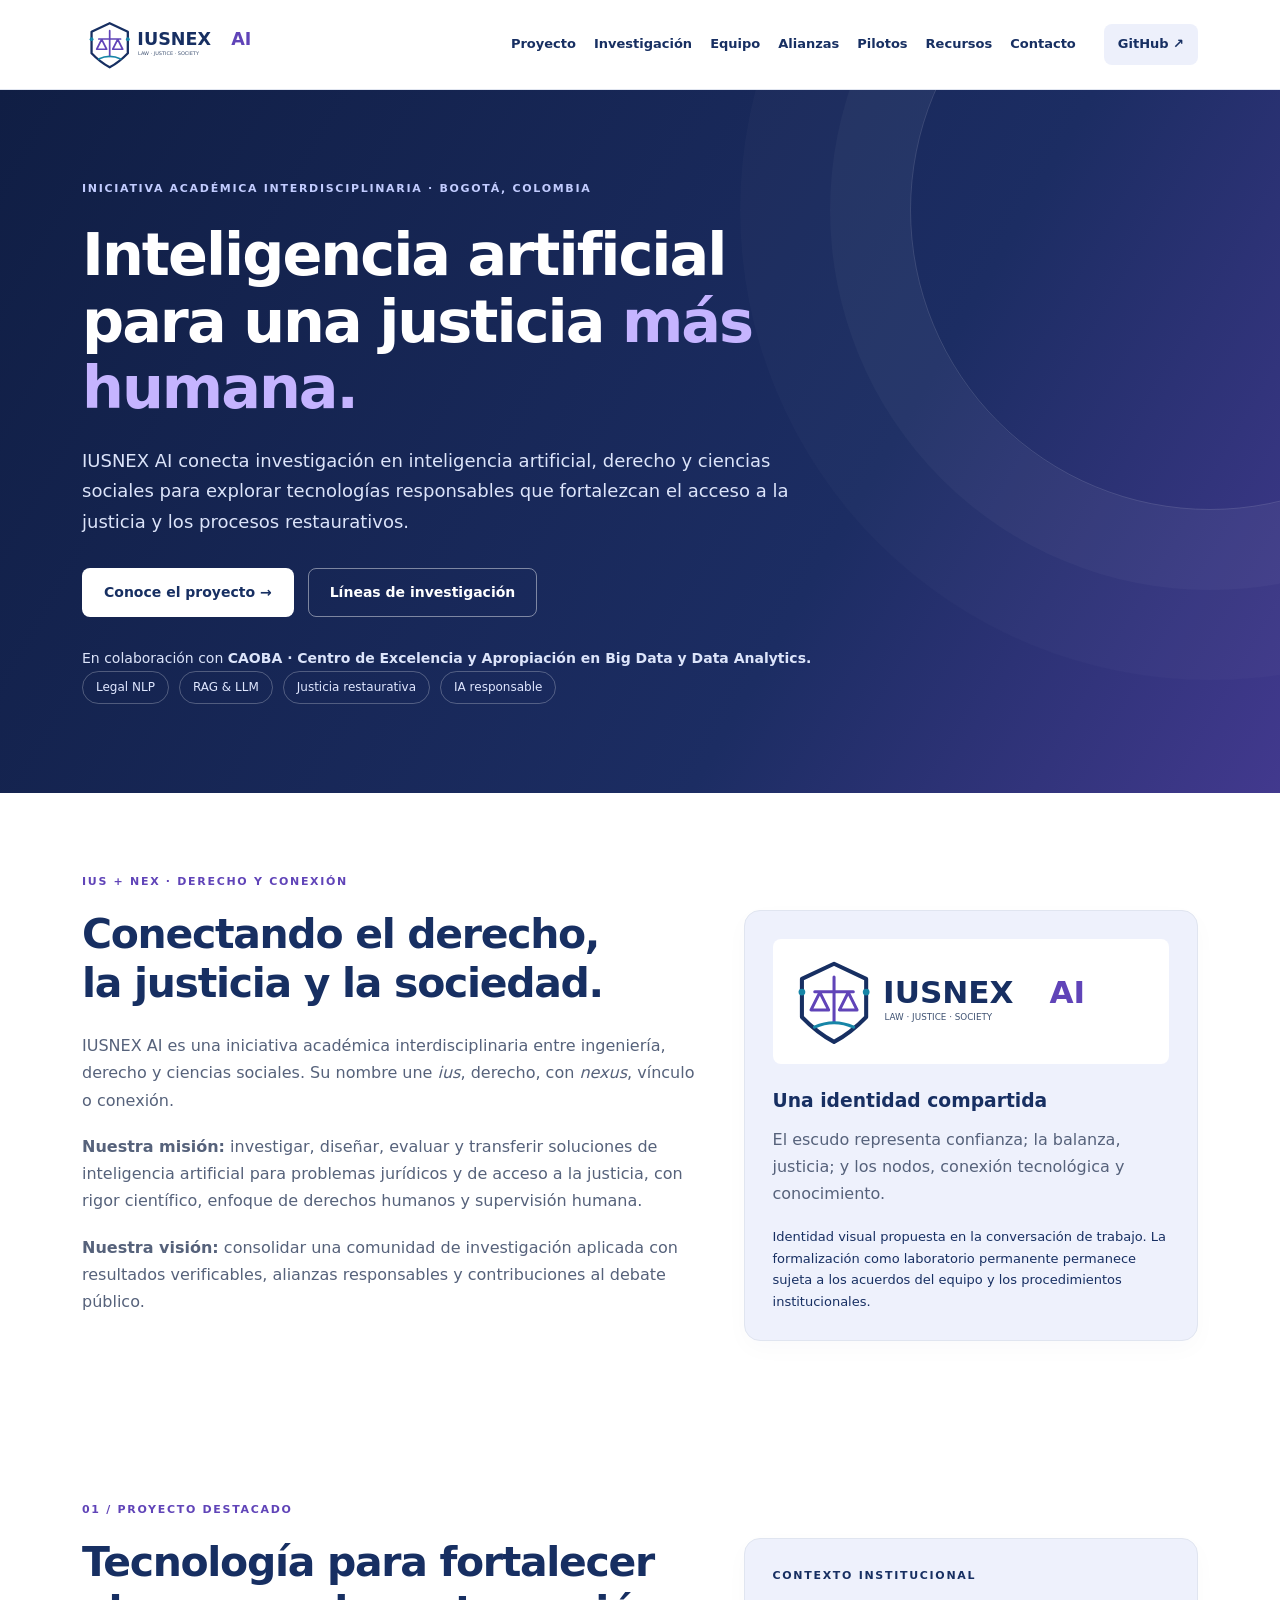
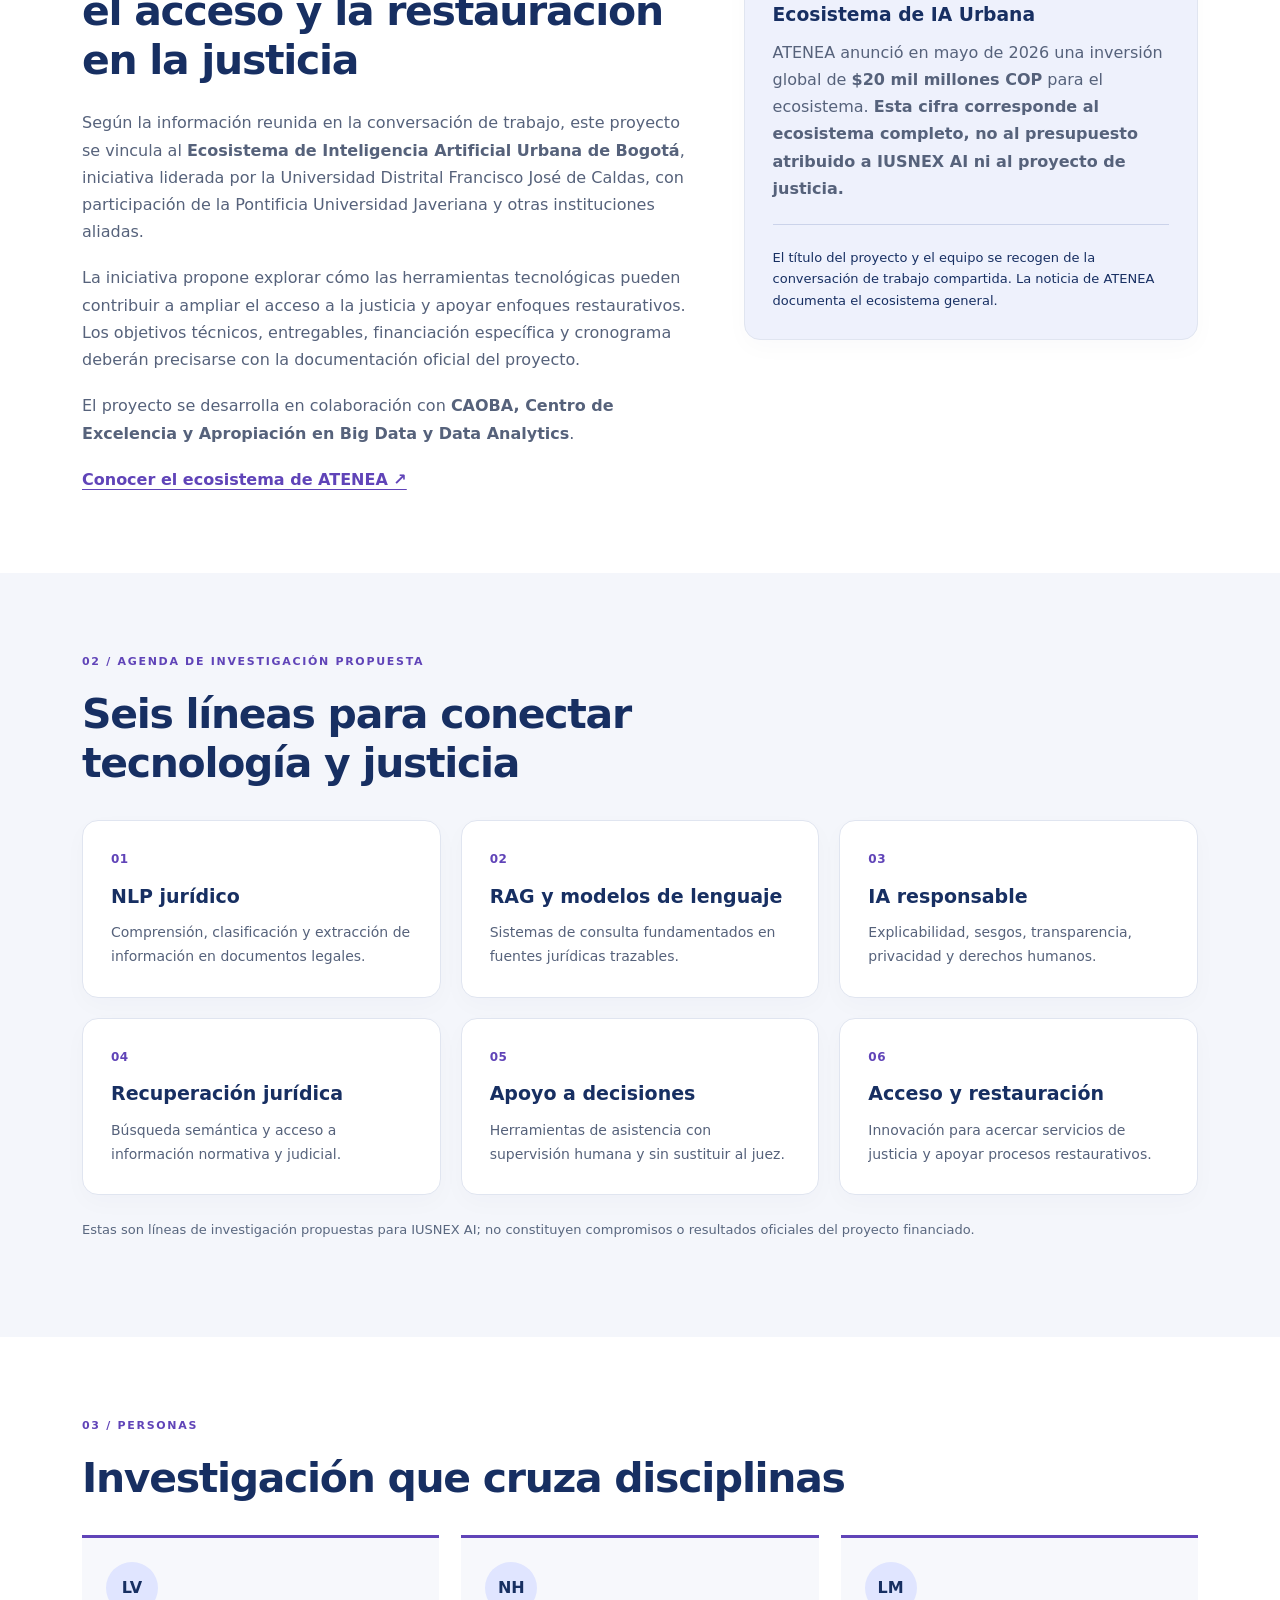
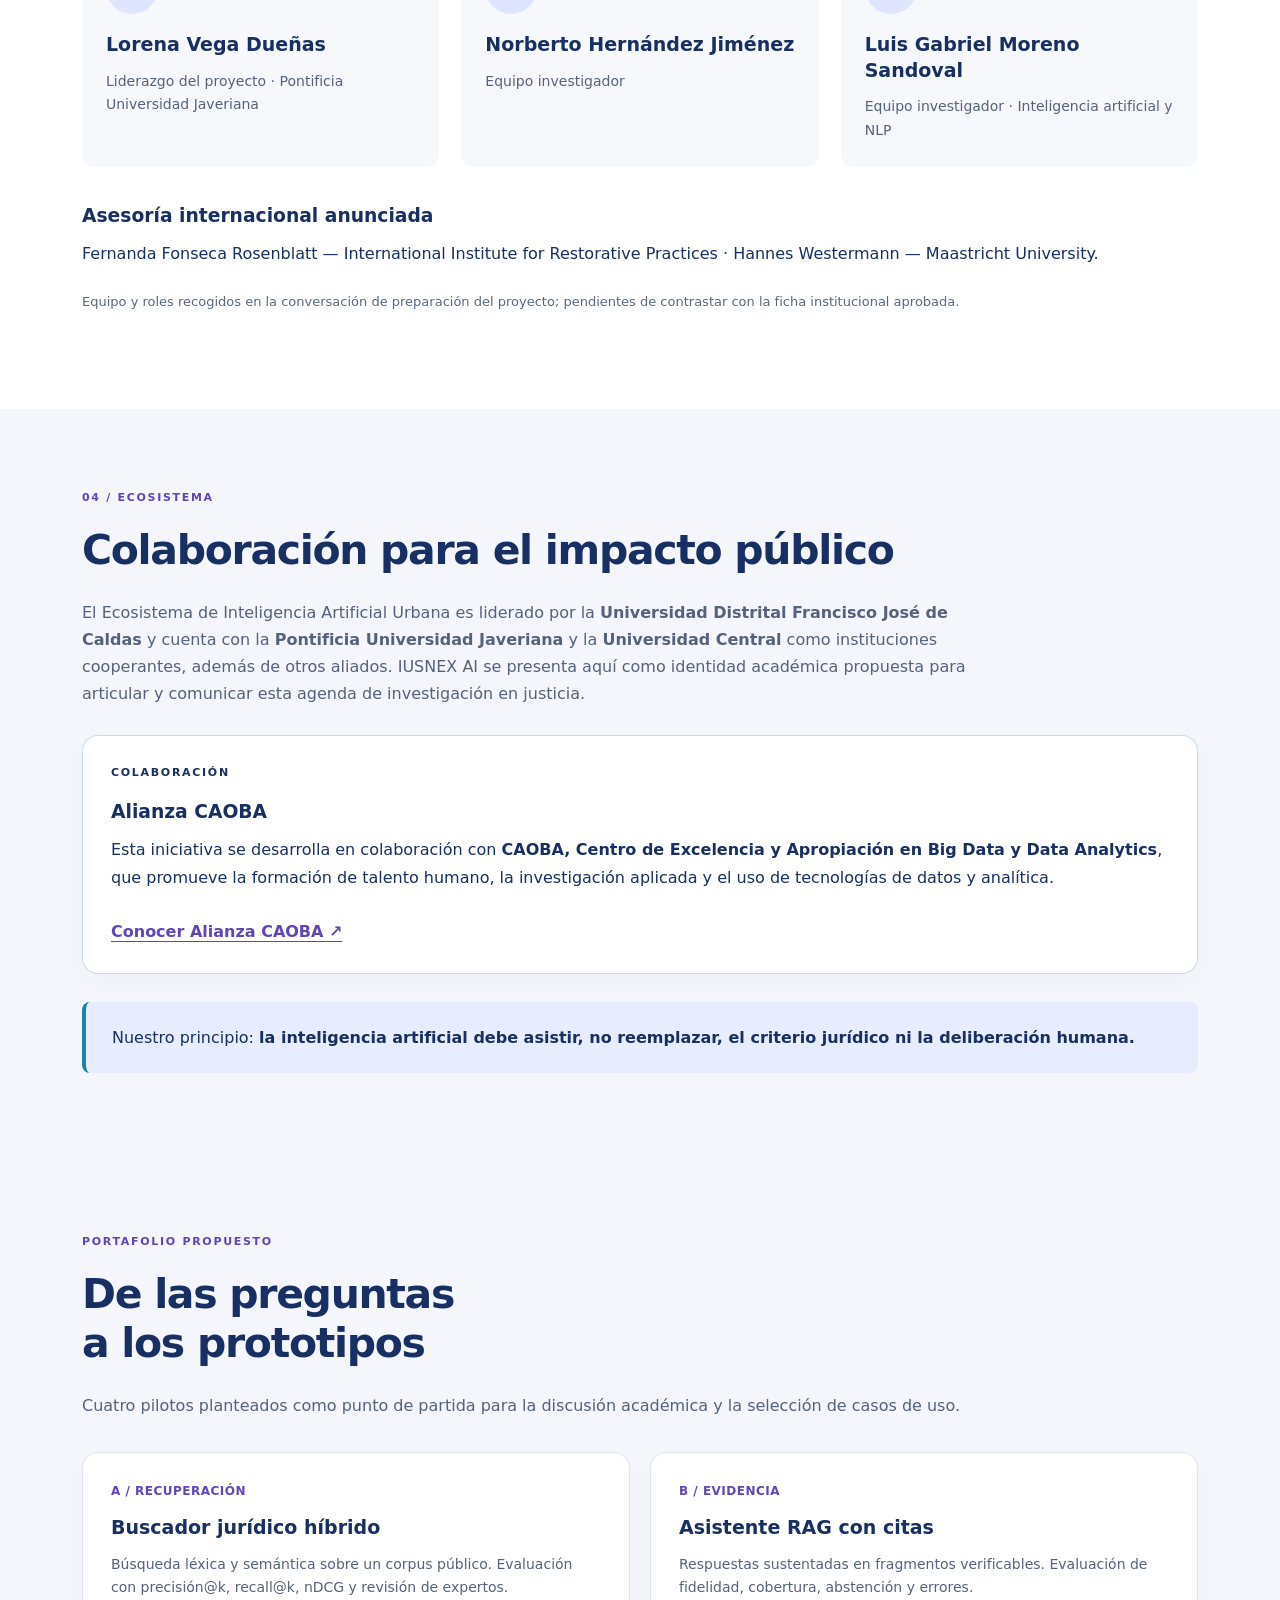
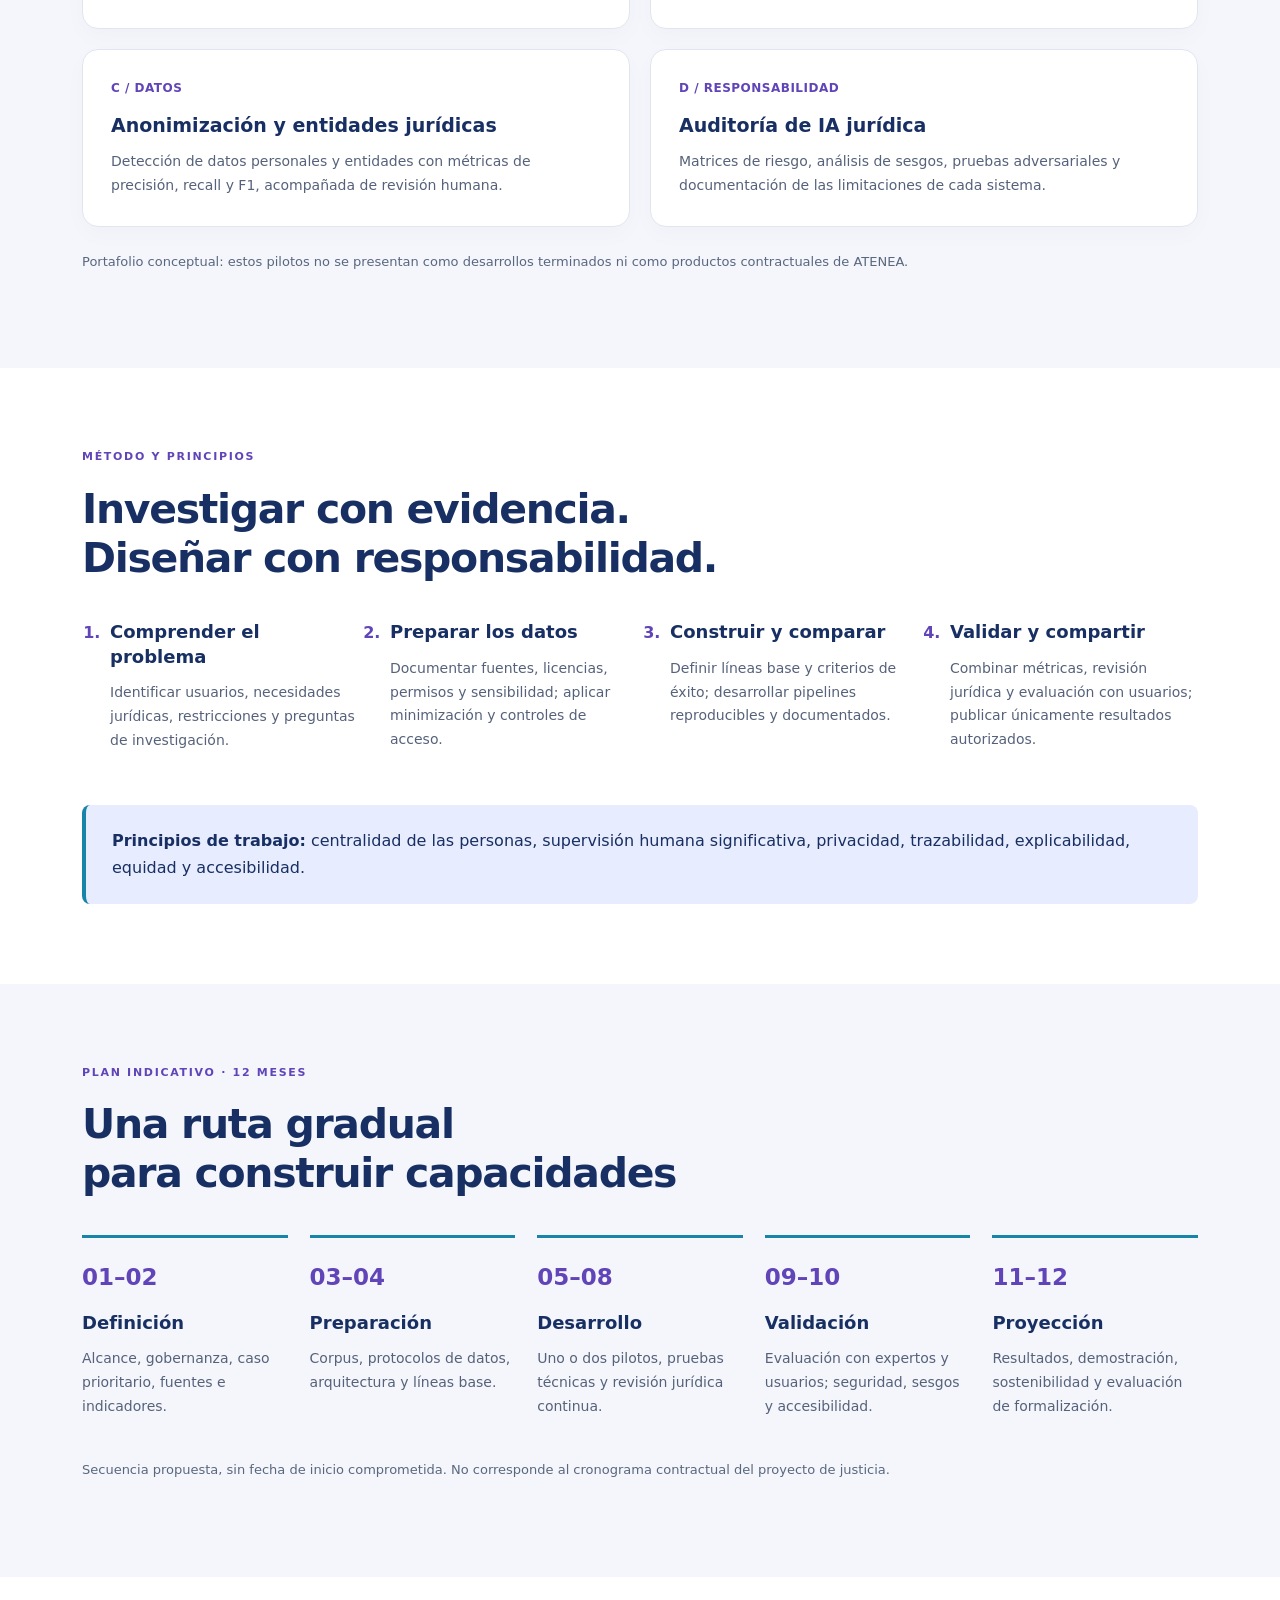
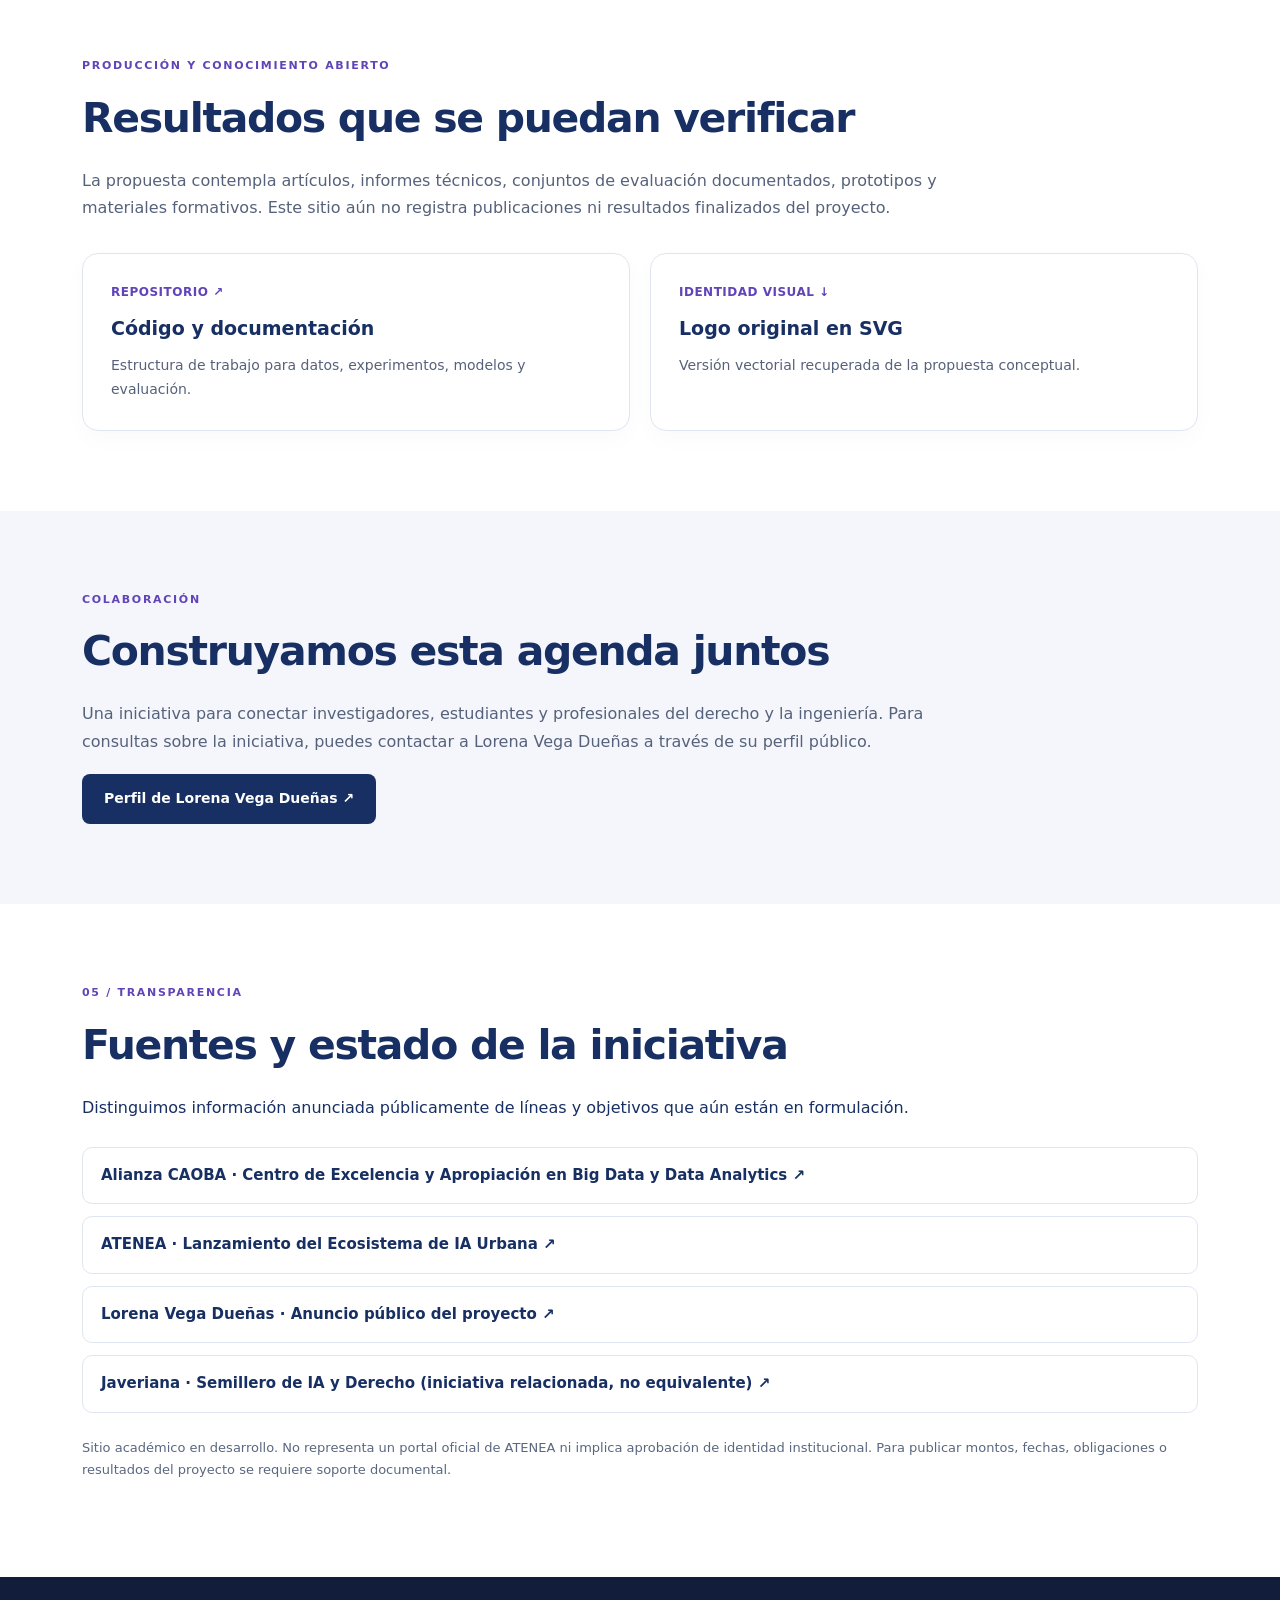
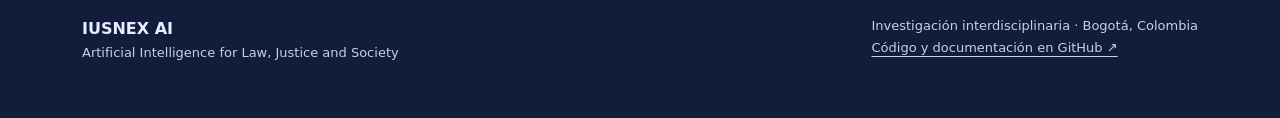
==== commit 2c817697: "Fix responsive website styling and acknowledge CAOBA collaboration" ====
--- a/docs/index.html
+++ b/docs/index.html
@@ -1,14 +1,14 @@
-<!doctype html><html lang="es"><head><meta charset="utf-8"><meta name="viewport" content="width=device-width,initial-scale=1"><meta name="description" content="IUSNEX AI: investigación interdisciplinaria en inteligencia artificial, derecho, justicia y sociedad. Proyecto Tecnología para fortalecer el acceso y la restauración en la justicia."><title>IUSNEX AI | Inteligencia Artificial, Derecho y Justicia</title><meta name="theme-color" content="#172F62"><link rel="icon" type="image/svg+xml" href="assets/img/favicon.svg"><script src="assets/js/main.js" defer></script><link rel="stylesheet" href="assets/css/styles.css"></head><body><a class="skip" href="#contenido">Saltar al contenido</a>
-<header class="nav"><a class="brand" href="#inicio"><img src="assets/img/iusnex-ai-logo.svg" alt="IUSNEX AI · Law, Justice, Society" width="220" height="60"></a><nav><a href="#proyecto">Proyecto</a><a href="#lineas">Investigación</a><a href="#equipo">Equipo</a><a href="#alianzas">Alianzas</a><a href="#pilotos">Pilotos</a><a href="#recursos">Recursos</a><a href="#contacto">Contacto</a></nav><a class="navcta" href="https://github.com/puj-nlp/iusnex-ai">GitHub ↗</a></header>
-<main id="contenido"><section class="hero" id="inicio"><div class="orb"></div><div class="wrap hero-inner"><div class="eyebrow">INICIATIVA ACADÉMICA INTERDISCIPLINARIA · BOGOTÁ, COLOMBIA</div><h1>Inteligencia artificial<br>para una justicia <span>más humana.</span></h1><p class="lead">IUSNEX AI conecta investigación en inteligencia artificial, derecho y ciencias sociales para explorar tecnologías responsables que fortalezcan el acceso a la justicia y los procesos restaurativos.</p><div class="actions"><a class="btn primary" href="#proyecto">Conoce el proyecto →</a><a class="btn secondary" href="#lineas">Líneas de investigación</a></div><div class="chips"><span>Legal NLP</span><span>RAG & LLM</span><span>Justicia restaurativa</span><span>IA responsable</span></div></div></section>
+<!doctype html><html lang="es"><head><meta charset="utf-8"><meta name="viewport" content="width=device-width,initial-scale=1"><meta name="description" content="IUSNEX AI: investigación interdisciplinaria en inteligencia artificial, derecho, justicia y sociedad. Proyecto Tecnología para fortalecer el acceso y la restauración en la justicia."><title>IUSNEX AI | Inteligencia Artificial, Derecho y Justicia</title><meta name="theme-color" content="#172F62"><link rel="icon" type="image/svg+xml" href="assets/img/favicon.svg"><script src="assets/js/main.js" defer></script><link rel="stylesheet" href="assets/css/styles.b81e5cc9e1cc.css"></head><body><a class="skip" href="#contenido">Saltar al contenido</a>
+<header class="nav"><a class="brand" href="#inicio"><img src="assets/img/iusnex-ai-logo.svg" alt="IUSNEX AI · Law, Justice, Society" width="220" height="60"></a><nav aria-label="Navegación principal"><a href="#proyecto">Proyecto</a><a href="#lineas">Investigación</a><a href="#equipo">Equipo</a><a href="#alianzas">Alianzas</a><a href="#pilotos">Pilotos</a><a href="#recursos">Recursos</a><a href="#contacto">Contacto</a></nav><a class="navcta" href="https://github.com/puj-nlp/iusnex-ai">GitHub ↗</a></header>
+<main id="contenido"><section class="hero" id="inicio"><div class="orb"></div><div class="wrap hero-inner"><div class="eyebrow">INICIATIVA ACADÉMICA INTERDISCIPLINARIA · BOGOTÁ, COLOMBIA</div><h1>Inteligencia artificial<br>para una justicia <span>más humana.</span></h1><p class="lead">IUSNEX AI conecta investigación en inteligencia artificial, derecho y ciencias sociales para explorar tecnologías responsables que fortalezcan el acceso a la justicia y los procesos restaurativos.</p><div class="actions"><a class="btn primary" href="#proyecto">Conoce el proyecto →</a><a class="btn secondary" href="#lineas">Líneas de investigación</a></div><p class="hero-collaboration">En colaboración con <strong>CAOBA · Centro de Excelencia y Apropiación en Big Data y Data Analytics.</strong></p><div class="chips"><span>Legal NLP</span><span>RAG & LLM</span><span>Justicia restaurativa</span><span>IA responsable</span></div></div></section>
 <section class="section" id="identidad"><div class="wrap"><div class="kicker">IUS + NEX · DERECHO Y CONEXIÓN</div><div class="split"><div><h2>Conectando el derecho,<br>la justicia y la sociedad.</h2><p>IUSNEX AI es una iniciativa académica interdisciplinaria entre ingeniería, derecho y ciencias sociales. Su nombre une <em>ius</em>, derecho, con <em>nexus</em>, vínculo o conexión.</p><p><strong>Nuestra misión:</strong> investigar, diseñar, evaluar y transferir soluciones de inteligencia artificial para problemas jurídicos y de acceso a la justicia, con rigor científico, enfoque de derechos humanos y supervisión humana.</p><p><strong>Nuestra visión:</strong> consolidar una comunidad de investigación aplicada con resultados verificables, alianzas responsables y contribuciones al debate público.</p></div><aside class="card accent identity"><img src="assets/img/iusnex-ai-logo.svg" alt="Logo original de IUSNEX AI: escudo, balanza y nodos de conexión" width="1100" height="300"><h3>Una identidad compartida</h3><p>El escudo representa confianza; la balanza, justicia; y los nodos, conexión tecnológica y conocimiento.</p><small>Identidad visual propuesta en la conversación de trabajo. La formalización como laboratorio permanente permanece sujeta a los acuerdos del equipo y los procedimientos institucionales.</small></aside></div></div></section>
-<section class="section" id="proyecto"><div class="wrap"><div class="kicker">01 / PROYECTO DESTACADO</div><div class="split"><div><h2>Tecnología para fortalecer el acceso y la restauración en la justicia</h2><p>Según la información reunida en la conversación de trabajo, este proyecto se vincula al <strong>Ecosistema de Inteligencia Artificial Urbana de Bogotá</strong>, iniciativa liderada por la Universidad Distrital Francisco José de Caldas, con participación de la Pontificia Universidad Javeriana y otras instituciones aliadas.</p><p>La iniciativa propone explorar cómo las herramientas tecnológicas pueden contribuir a ampliar el acceso a la justicia y apoyar enfoques restaurativos. Los objetivos técnicos, entregables, financiación específica y cronograma deberán precisarse con la documentación oficial del proyecto.</p><a class="textlink" href="https://agenciaatenea.gov.co/noticias/bogota-lanza-su-ecosistema-de-inteligencia-artificial-urbana-con-una-inversion-de-20-mil-millones">Conocer el ecosistema de ATENEA ↗</a></div><aside class="card accent"><div class="badge">CONTEXTO INSTITUCIONAL</div><h3>Ecosistema de IA Urbana</h3><p>ATENEA anunció en mayo de 2026 una inversión global de <strong>$20 mil millones COP</strong> para el ecosistema. <strong>Esta cifra corresponde al ecosistema completo, no al presupuesto atribuido a IUSNEX AI ni al proyecto de justicia.</strong></p><div class="rule"></div><small>El título del proyecto y el equipo se recogen de la conversación de trabajo compartida. La noticia de ATENEA documenta el ecosistema general.</small></aside></div></div></section>
+<section class="section" id="proyecto"><div class="wrap"><div class="kicker">01 / PROYECTO DESTACADO</div><div class="split"><div><h2>Tecnología para fortalecer el acceso y la restauración en la justicia</h2><p>Según la información reunida en la conversación de trabajo, este proyecto se vincula al <strong>Ecosistema de Inteligencia Artificial Urbana de Bogotá</strong>, iniciativa liderada por la Universidad Distrital Francisco José de Caldas, con participación de la Pontificia Universidad Javeriana y otras instituciones aliadas.</p><p>La iniciativa propone explorar cómo las herramientas tecnológicas pueden contribuir a ampliar el acceso a la justicia y apoyar enfoques restaurativos. Los objetivos técnicos, entregables, financiación específica y cronograma deberán precisarse con la documentación oficial del proyecto.</p><p>El proyecto se desarrolla en colaboración con <strong>CAOBA, Centro de Excelencia y Apropiación en Big Data y Data Analytics</strong>.</p><a class="textlink" href="https://agenciaatenea.gov.co/noticias/bogota-lanza-su-ecosistema-de-inteligencia-artificial-urbana-con-una-inversion-de-20-mil-millones">Conocer el ecosistema de ATENEA ↗</a></div><aside class="card accent"><div class="badge">CONTEXTO INSTITUCIONAL</div><h3>Ecosistema de IA Urbana</h3><p>ATENEA anunció en mayo de 2026 una inversión global de <strong>$20 mil millones COP</strong> para el ecosistema. <strong>Esta cifra corresponde al ecosistema completo, no al presupuesto atribuido a IUSNEX AI ni al proyecto de justicia.</strong></p><div class="rule"></div><small>El título del proyecto y el equipo se recogen de la conversación de trabajo compartida. La noticia de ATENEA documenta el ecosistema general.</small></aside></div></div></section>
 <section class="section muted" id="lineas"><div class="wrap"><div class="kicker">02 / AGENDA DE INVESTIGACIÓN PROPUESTA</div><h2>Seis líneas para conectar<br>tecnología y justicia</h2><div class="grid"><article class="card"><b>01</b><h3>NLP jurídico</h3><p>Comprensión, clasificación y extracción de información en documentos legales.</p></article><article class="card"><b>02</b><h3>RAG y modelos de lenguaje</h3><p>Sistemas de consulta fundamentados en fuentes jurídicas trazables.</p></article><article class="card"><b>03</b><h3>IA responsable</h3><p>Explicabilidad, sesgos, transparencia, privacidad y derechos humanos.</p></article><article class="card"><b>04</b><h3>Recuperación jurídica</h3><p>Búsqueda semántica y acceso a información normativa y judicial.</p></article><article class="card"><b>05</b><h3>Apoyo a decisiones</h3><p>Herramientas de asistencia con supervisión humana y sin sustituir al juez.</p></article><article class="card"><b>06</b><h3>Acceso y restauración</h3><p>Innovación para acercar servicios de justicia y apoyar procesos restaurativos.</p></article></div><p class="note">Estas son líneas de investigación propuestas para IUSNEX AI; no constituyen compromisos o resultados oficiales del proyecto financiado.</p></div></section>
 <section class="section" id="equipo"><div class="wrap"><div class="kicker">03 / PERSONAS</div><h2>Investigación que cruza disciplinas</h2><div class="people"><div class="person"><div class="avatar">LV</div><h3>Lorena Vega Dueñas</h3><p>Liderazgo del proyecto · Pontificia Universidad Javeriana</p></div><div class="person"><div class="avatar">NH</div><h3>Norberto Hernández Jiménez</h3><p>Equipo investigador</p></div><div class="person"><div class="avatar">LM</div><h3>Luis Gabriel Moreno Sandoval</h3><p>Equipo investigador · Inteligencia artificial y NLP</p></div></div><h3 class="subhead">Asesoría internacional anunciada</h3><p>Fernanda Fonseca Rosenblatt — International Institute for Restorative Practices · Hannes Westermann — Maastricht University.</p><p class="note">Equipo y roles recogidos en la conversación de preparación del proyecto; pendientes de contrastar con la ficha institucional aprobada.</p></div></section>
-<section class="section muted" id="alianzas"><div class="wrap"><div class="kicker">04 / ECOSISTEMA</div><h2>Colaboración para el impacto público</h2><p class="wide">El Ecosistema de Inteligencia Artificial Urbana es liderado por la <strong>Universidad Distrital Francisco José de Caldas</strong> y cuenta con la <strong>Pontificia Universidad Javeriana</strong> y la <strong>Universidad Central</strong> como instituciones cooperantes, además de otros aliados. IUSNEX AI se presenta aquí como identidad académica propuesta para articular y comunicar esta agenda de investigación en justicia.</p><div class="callout">Nuestro principio: <strong>la inteligencia artificial debe asistir, no reemplazar, el criterio jurídico ni la deliberación humana.</strong></div></div></section>
+<section class="section muted" id="alianzas"><div class="wrap"><div class="kicker">04 / ECOSISTEMA</div><h2>Colaboración para el impacto público</h2><p class="wide">El Ecosistema de Inteligencia Artificial Urbana es liderado por la <strong>Universidad Distrital Francisco José de Caldas</strong> y cuenta con la <strong>Pontificia Universidad Javeriana</strong> y la <strong>Universidad Central</strong> como instituciones cooperantes, además de otros aliados. IUSNEX AI se presenta aquí como identidad académica propuesta para articular y comunicar esta agenda de investigación en justicia.</p><article class="card collaboration"><div class="badge">COLABORACIÓN</div><h3>Alianza CAOBA</h3><p>Esta iniciativa se desarrolla en colaboración con <strong>CAOBA, Centro de Excelencia y Apropiación en Big Data y Data Analytics</strong>, que promueve la formación de talento humano, la investigación aplicada y el uso de tecnologías de datos y analítica.</p><a class="textlink" href="https://www.alianzacaoba.co/nosotros">Conocer Alianza CAOBA ↗</a></article><div class="callout">Nuestro principio: <strong>la inteligencia artificial debe asistir, no reemplazar, el criterio jurídico ni la deliberación humana.</strong></div></div></section>
 <section class="section muted" id="pilotos"><div class="wrap"><div class="kicker">PORTAFOLIO PROPUESTO</div><h2>De las preguntas<br>a los prototipos</h2><p class="wide">Cuatro pilotos planteados como punto de partida para la discusión académica y la selección de casos de uso.</p><div class="grid pilots"><article class="card"><b>A / RECUPERACIÓN</b><h3>Buscador jurídico híbrido</h3><p>Búsqueda léxica y semántica sobre un corpus público. Evaluación con precisión@k, recall@k, nDCG y revisión de expertos.</p></article><article class="card"><b>B / EVIDENCIA</b><h3>Asistente RAG con citas</h3><p>Respuestas sustentadas en fragmentos verificables. Evaluación de fidelidad, cobertura, abstención y errores.</p></article><article class="card"><b>C / DATOS</b><h3>Anonimización y entidades jurídicas</h3><p>Detección de datos personales y entidades con métricas de precisión, recall y F1, acompañada de revisión humana.</p></article><article class="card"><b>D / RESPONSABILIDAD</b><h3>Auditoría de IA jurídica</h3><p>Matrices de riesgo, análisis de sesgos, pruebas adversariales y documentación de las limitaciones de cada sistema.</p></article></div><p class="note">Portafolio conceptual: estos pilotos no se presentan como desarrollos terminados ni como productos contractuales de ATENEA.</p></div></section>
 <section class="section" id="metodologia"><div class="wrap"><div class="kicker">MÉTODO Y PRINCIPIOS</div><h2>Investigar con evidencia.<br>Diseñar con responsabilidad.</h2><ol class="process"><li><h3>Comprender el problema</h3><p>Identificar usuarios, necesidades jurídicas, restricciones y preguntas de investigación.</p></li><li><h3>Preparar los datos</h3><p>Documentar fuentes, licencias, permisos y sensibilidad; aplicar minimización y controles de acceso.</p></li><li><h3>Construir y comparar</h3><p>Definir líneas base y criterios de éxito; desarrollar pipelines reproducibles y documentados.</p></li><li><h3>Validar y compartir</h3><p>Combinar métricas, revisión jurídica y evaluación con usuarios; publicar únicamente resultados autorizados.</p></li></ol><div class="callout"><strong>Principios de trabajo:</strong> centralidad de las personas, supervisión humana significativa, privacidad, trazabilidad, explicabilidad, equidad y accesibilidad.</div></div></section>
 <section class="section muted" id="hoja-de-ruta"><div class="wrap"><div class="kicker">PLAN INDICATIVO · 12 MESES</div><h2>Una ruta gradual<br>para construir capacidades</h2><div class="timeline"><article><b>01–02</b><h3>Definición</h3><p>Alcance, gobernanza, caso prioritario, fuentes e indicadores.</p></article><article><b>03–04</b><h3>Preparación</h3><p>Corpus, protocolos de datos, arquitectura y líneas base.</p></article><article><b>05–08</b><h3>Desarrollo</h3><p>Uno o dos pilotos, pruebas técnicas y revisión jurídica continua.</p></article><article><b>09–10</b><h3>Validación</h3><p>Evaluación con expertos y usuarios; seguridad, sesgos y accesibilidad.</p></article><article><b>11–12</b><h3>Proyección</h3><p>Resultados, demostración, sostenibilidad y evaluación de formalización.</p></article></div><p class="note">Secuencia propuesta, sin fecha de inicio comprometida. No corresponde al cronograma contractual del proyecto de justicia.</p></div></section>
 <section class="section" id="resultados"><div class="wrap"><div class="kicker">PRODUCCIÓN Y CONOCIMIENTO ABIERTO</div><h2>Resultados que se puedan verificar</h2><p class="wide">La propuesta contempla artículos, informes técnicos, conjuntos de evaluación documentados, prototipos y materiales formativos. Este sitio aún no registra publicaciones ni resultados finalizados del proyecto.</p><div class="grid pilots" id="recursos"><a class="card resource" href="https://github.com/puj-nlp/iusnex-ai"><b>REPOSITORIO ↗</b><h3>Código y documentación</h3><p>Estructura de trabajo para datos, experimentos, modelos y evaluación.</p></a><a class="card resource" href="assets/img/iusnex-ai-logo.svg" download="IUSNEX_AI_logo.svg"><b>IDENTIDAD VISUAL ↓</b><h3>Logo original en SVG</h3><p>Versión vectorial recuperada de la propuesta conceptual.</p></a></div></div></section>
-<section class="section muted" id="contacto"><div class="wrap"><div class="kicker">COLABORACIÓN</div><h2>Construyamos esta agenda juntos</h2><p class="wide">Una iniciativa para conectar investigadores, estudiantes y profesionales del derecho y la ingeniería. Para consultas sobre la iniciativa, puedes contactar a Lorena Vega Dueñas a través de su perfil público.</p><a class="btn primary contact" href="https://co.linkedin.com/in/lorenavegad">Perfil de Lorena Vega Dueñas ↗</a></div></section><section class="section" id="fuentes"><div class="wrap"><div class="kicker">05 / TRANSPARENCIA</div><h2>Fuentes y estado de la iniciativa</h2><p>Distinguimos información anunciada públicamente de líneas y objetivos que aún están en formulación.</p><div class="sources"><a href="https://agenciaatenea.gov.co/noticias/bogota-lanza-su-ecosistema-de-inteligencia-artificial-urbana-con-una-inversion-de-20-mil-millones">ATENEA · Lanzamiento del Ecosistema de IA Urbana ↗</a><a href="https://co.linkedin.com/in/lorenavegad">Lorena Vega Dueñas · Anuncio público del proyecto ↗</a><a href="https://perfilesycapacidades.javeriana.edu.co/es/organisations/semillero-de-inteligencia-artificial-ia-y-derecho/">Javeriana · Semillero de IA y Derecho (iniciativa relacionada, no equivalente) ↗</a></div><p class="note">Sitio académico en desarrollo. No representa un portal oficial de ATENEA ni implica aprobación de identidad institucional. Para publicar montos, fechas, obligaciones o resultados del proyecto se requiere soporte documental.</p></div></section></main>
+<section class="section muted" id="contacto"><div class="wrap"><div class="kicker">COLABORACIÓN</div><h2>Construyamos esta agenda juntos</h2><p class="wide">Una iniciativa para conectar investigadores, estudiantes y profesionales del derecho y la ingeniería. Para consultas sobre la iniciativa, puedes contactar a Lorena Vega Dueñas a través de su perfil público.</p><a class="btn primary contact" href="https://co.linkedin.com/in/lorenavegad">Perfil de Lorena Vega Dueñas ↗</a></div></section><section class="section" id="fuentes"><div class="wrap"><div class="kicker">05 / TRANSPARENCIA</div><h2>Fuentes y estado de la iniciativa</h2><p>Distinguimos información anunciada públicamente de líneas y objetivos que aún están en formulación.</p><div class="sources"><a href="https://www.alianzacaoba.co/nosotros">Alianza CAOBA · Centro de Excelencia y Apropiación en Big Data y Data Analytics ↗</a><a href="https://agenciaatenea.gov.co/noticias/bogota-lanza-su-ecosistema-de-inteligencia-artificial-urbana-con-una-inversion-de-20-mil-millones">ATENEA · Lanzamiento del Ecosistema de IA Urbana ↗</a><a href="https://co.linkedin.com/in/lorenavegad">Lorena Vega Dueñas · Anuncio público del proyecto ↗</a><a href="https://perfilesycapacidades.javeriana.edu.co/es/organisations/semillero-de-inteligencia-artificial-ia-y-derecho/">Javeriana · Semillero de IA y Derecho (iniciativa relacionada, no equivalente) ↗</a></div><p class="note">Sitio académico en desarrollo. No representa un portal oficial de ATENEA ni implica aprobación de identidad institucional. Para publicar montos, fechas, obligaciones o resultados del proyecto se requiere soporte documental.</p></div></section></main>
 <footer><div class="wrap foot"><div><strong>IUSNEX AI</strong><p>Artificial Intelligence for Law, Justice and Society</p></div><div>Investigación interdisciplinaria · Bogotá, Colombia<br><a href="https://github.com/puj-nlp/iusnex-ai">Código y documentación en GitHub ↗</a></div></div></footer></body></html>
--- a/docs/assets/css/styles.b81e5cc9e1cc.css
+++ b/docs/assets/css/styles.b81e5cc9e1cc.css
@@ -0,0 +1,129 @@
+/* IUSNEX AI — shared layout and original identity */
+:root {
+  --ink: #172f62;
+  --blue: #172f62;
+  --violet: #6044b8;
+  --teal: #1685a7;
+  --muted: #56627b;
+  --bg: #f4f6fb;
+  --line: #e0e5f0;
+}
+* { box-sizing: border-box; }
+html { scroll-behavior: smooth; scroll-padding-top: 120px; }
+body { margin: 0; color: var(--ink); background: #fff; font: 16px/1.7 system-ui, -apple-system, 'Segoe UI', sans-serif; }
+a { color: inherit; text-decoration: none; }
+a:focus-visible { outline: 3px solid var(--teal); outline-offset: 5px; }
+img { display: block; max-width: 100%; height: auto; }
+p { margin: 0 0 1.2em; }
+h1, h2, h3 { overflow-wrap: break-word; }
+h2 { margin: 0 0 24px; font-size: clamp(30px, 3.2vw, 44px); line-height: 1.2; letter-spacing: -1.3px; }
+h3 { margin: 0 0 12px; line-height: 1.35; }
+small { display: block; font-size: 13px; line-height: 1.65; }
+.wrap { width: min(100%, 1180px); margin-inline: auto; padding-inline: 32px; }
+.skip { position: absolute; top: -100px; left: 20px; z-index: 50; background: white; padding: 12px; }
+.skip:focus { top: 10px; }
+.nav { display: flex; align-items: center; gap: 28px; min-height: 90px; padding: 12px max(32px, calc((100% - 1116px) / 2)); background: #fff; border-bottom: 1px solid var(--line); position: sticky; top: 0; z-index: 10; }
+.brand { display: block; flex: 0 0 210px; }
+.brand img { width: 210px; height: auto; }
+nav { display: flex; justify-content: flex-end; align-items: center; flex: 1; flex-wrap: wrap; gap: 8px 18px; }
+nav a { font-size: 13px; font-weight: 600; padding-block: 6px; }
+nav a:hover, .textlink:hover { color: var(--violet); }
+.navcta { flex-shrink: 0; padding: 9px 14px; border-radius: 8px; background: #edf0fb; font-size: 13px; font-weight: 700; white-space: nowrap; }
+.hero { position: relative; isolation: isolate; overflow: hidden; background: linear-gradient(120deg, #101e44, #1c2d63 65%, #42398e); color: white; }
+.orb { position: absolute; z-index: -1; width: 600px; height: 600px; top: -180px; right: -230px; border: 1px solid #ffffff24; border-radius: 50%; box-shadow: 0 0 0 80px #ffffff08, 0 0 0 170px #ffffff05; pointer-events: none; }
+.hero-inner { padding-block: clamp(64px, 7vw, 104px); }
+.eyebrow, .kicker, .badge { font-size: 11px; letter-spacing: 1.7px; font-weight: 750; }
+.eyebrow { color: #c2ccff; }
+.kicker { margin-bottom: 18px; color: var(--violet); }
+.hero h1 { max-width: 940px; margin: 24px 0; font-size: clamp(38px, 4.6vw, 68px); line-height: 1.13; letter-spacing: -2px; }
+.hero h1 span { color: #c5b4ff; }
+.lead { max-width: 750px; font-size: 18px; color: #dce4fa; }
+.actions { display: flex; flex-wrap: wrap; gap: 14px; margin: 30px 0; }
+.btn { display: inline-flex; justify-content: center; align-items: center; padding: 12px 21px; border: 1px solid transparent; border-radius: 8px; font-size: 14px; font-weight: 700; }
+.primary { background: white; color: var(--ink); }
+.secondary { border-color: #ffffff70; color: white; }
+.btn:hover { box-shadow: 0 4px 16px #0002; }
+.chips { display: flex; flex-wrap: wrap; gap: 10px; }
+.chips span { display: inline-block; padding: 5px 13px; border: 1px solid #ffffff40; border-radius: 30px; font-size: 12px; color: #e0e7ff; }
+.hero-collaboration { margin: 24px 0 0; max-width: 750px; color: #dce4fa; font-size: 14px; }
+.section { padding-block: 80px; }
+.muted { background: var(--bg); }
+.split { display: grid; grid-template-columns: minmax(0, 1.35fr) minmax(0, 1fr); align-items: start; gap: 48px; }
+.split > *, .grid > *, .people > *, .timeline > *, .process > * { min-width: 0; }
+.split p, .wide { color: var(--muted); font-size: 16px; }
+.wide { max-width: 900px; }
+.card { min-width: 0; padding: 28px; border: 1px solid var(--line); border-radius: 16px; background: #fff; box-shadow: 0 8px 24px #172f6206; }
+.card p:last-child { margin-bottom: 0; }
+.accent { background: #eef1fc; }
+.badge { margin-bottom: 16px; color: var(--blue); }
+.rule { height: 1px; background: #cbd3ea; margin-block: 22px; }
+.identity img { width: 100%; height: auto; padding: 12px; background: white; border-radius: 8px; margin-bottom: 24px; }
+.textlink { display: inline-block; color: var(--violet); font-weight: 700; text-decoration: underline; text-underline-offset: 4px; }
+.grid { display: grid; grid-template-columns: repeat(3, minmax(0, 1fr)); gap: 20px; margin-top: 32px; }
+.pilots { grid-template-columns: repeat(2, minmax(0, 1fr)); }
+.grid .card b { display: block; margin-bottom: 14px; font-size: 12px; color: var(--violet); letter-spacing: .5px; }
+.grid h3 { font-size: 19px; }
+.grid p { font-size: 14px; color: var(--muted); margin: 0; }
+.note { margin-top: 24px; color: #59677f; font-size: 13px; }
+.people { display: grid; grid-template-columns: repeat(3, minmax(0, 1fr)); gap: 22px; margin-block: 32px; }
+.person { padding: 24px; background: #f7f8fc; border-top: 3px solid var(--violet); border-radius: 0 0 12px 12px; }
+.avatar { display: grid; place-items: center; width: 52px; height: 52px; margin-bottom: 18px; border-radius: 50%; background: #e0e5ff; color: var(--blue); font-weight: 800; }
+.person h3 { font-size: 19px; }
+.person p { margin-bottom: 0; color: var(--muted); font-size: 14px; }
+.subhead { margin-top: 36px; }
+.callout { padding: 22px 26px; margin-top: 28px; background: #e8ecff; border-left: 4px solid var(--teal); border-radius: 8px; }
+.collaboration { margin: 28px 0; border-color: #1685a740; }
+.collaboration .textlink { margin-top: 8px; }
+.process { display: grid; grid-template-columns: repeat(4, minmax(0, 1fr)); gap: 28px; margin: 36px 0; padding-left: 24px; }
+.process li { padding-left: 4px; }
+.process li::marker { color: var(--violet); font-weight: 800; }
+.process h3, .timeline h3 { font-size: 18px; }
+.process p, .timeline p { font-size: 14px; color: var(--muted); }
+.timeline { display: grid; grid-template-columns: repeat(5, minmax(0, 1fr)); gap: 22px; margin-top: 36px; }
+.timeline article { border-top: 3px solid var(--teal); padding-top: 20px; }
+.timeline b { display: block; font-size: 23px; color: var(--violet); margin-bottom: 14px; }
+.resource { display: block; }
+.resource:hover { border-color: var(--violet); }
+.contact { background: var(--blue); color: white; }
+.sources { display: grid; gap: 12px; margin-top: 26px; }
+.sources a { display: block; overflow-wrap: anywhere; padding: 15px 18px; border: 1px solid var(--line); border-radius: 10px; font-size: 15px; font-weight: 650; color: var(--blue); }
+.sources a:hover { background: var(--bg); }
+footer { padding-block: 38px; color: #e8edff; background: #111d3b; }
+.foot { display: flex; justify-content: space-between; gap: 30px; }
+.foot p, .foot > div:last-child { font-size: 13px; color: #c6d0e8; }
+footer a { text-decoration: underline; text-underline-offset: 4px; }
+@media (max-width: 1100px) {
+  .nav { flex-wrap: wrap; justify-content: space-between; gap: 8px 20px; }
+  nav { flex: 1 0 100%; order: 3; justify-content: flex-start; }
+  .timeline { grid-template-columns: repeat(3, minmax(0, 1fr)); }
+  .process { grid-template-columns: repeat(2, minmax(0, 1fr)); }
+  .split { gap: 28px; }
+}
+@media (max-width: 800px) {
+  html { scroll-padding-top: 170px; }
+  .section { padding-block: 56px; }
+  .split { grid-template-columns: 1fr; }
+  .grid, .people { grid-template-columns: repeat(2, minmax(0, 1fr)); }
+  .foot { flex-direction: column; gap: 14px; }
+}
+@media (max-width: 560px) {
+  html { scroll-padding-top: 24px; }
+  .wrap { padding-inline: 22px; }
+  .nav { position: relative; padding: 12px 22px; }
+  .brand { flex-basis: 185px; }
+  .brand img { width: 185px; }
+  nav { gap: 2px 16px; }
+  nav a { font-size: 12px; }
+  .navcta { padding: 8px 10px; font-size: 12px; }
+  .hero h1 { font-size: clamp(34px, 9vw, 46px); letter-spacing: -1px; }
+  .hero h1 br { display: none; }
+  .lead { font-size: 16px; }
+  .eyebrow { font-size: 10px; }
+  .actions { flex-direction: column; align-items: stretch; }
+  .grid, .people, .pilots, .process, .timeline { grid-template-columns: 1fr; }
+  .card { padding: 23px; }
+  .process { gap: 18px; }
+  h2 { font-size: 30px; letter-spacing: -.8px; }
+  h2 br { display: none; }
+}
+@media (prefers-reduced-motion: reduce) { html { scroll-behavior: auto; } }
